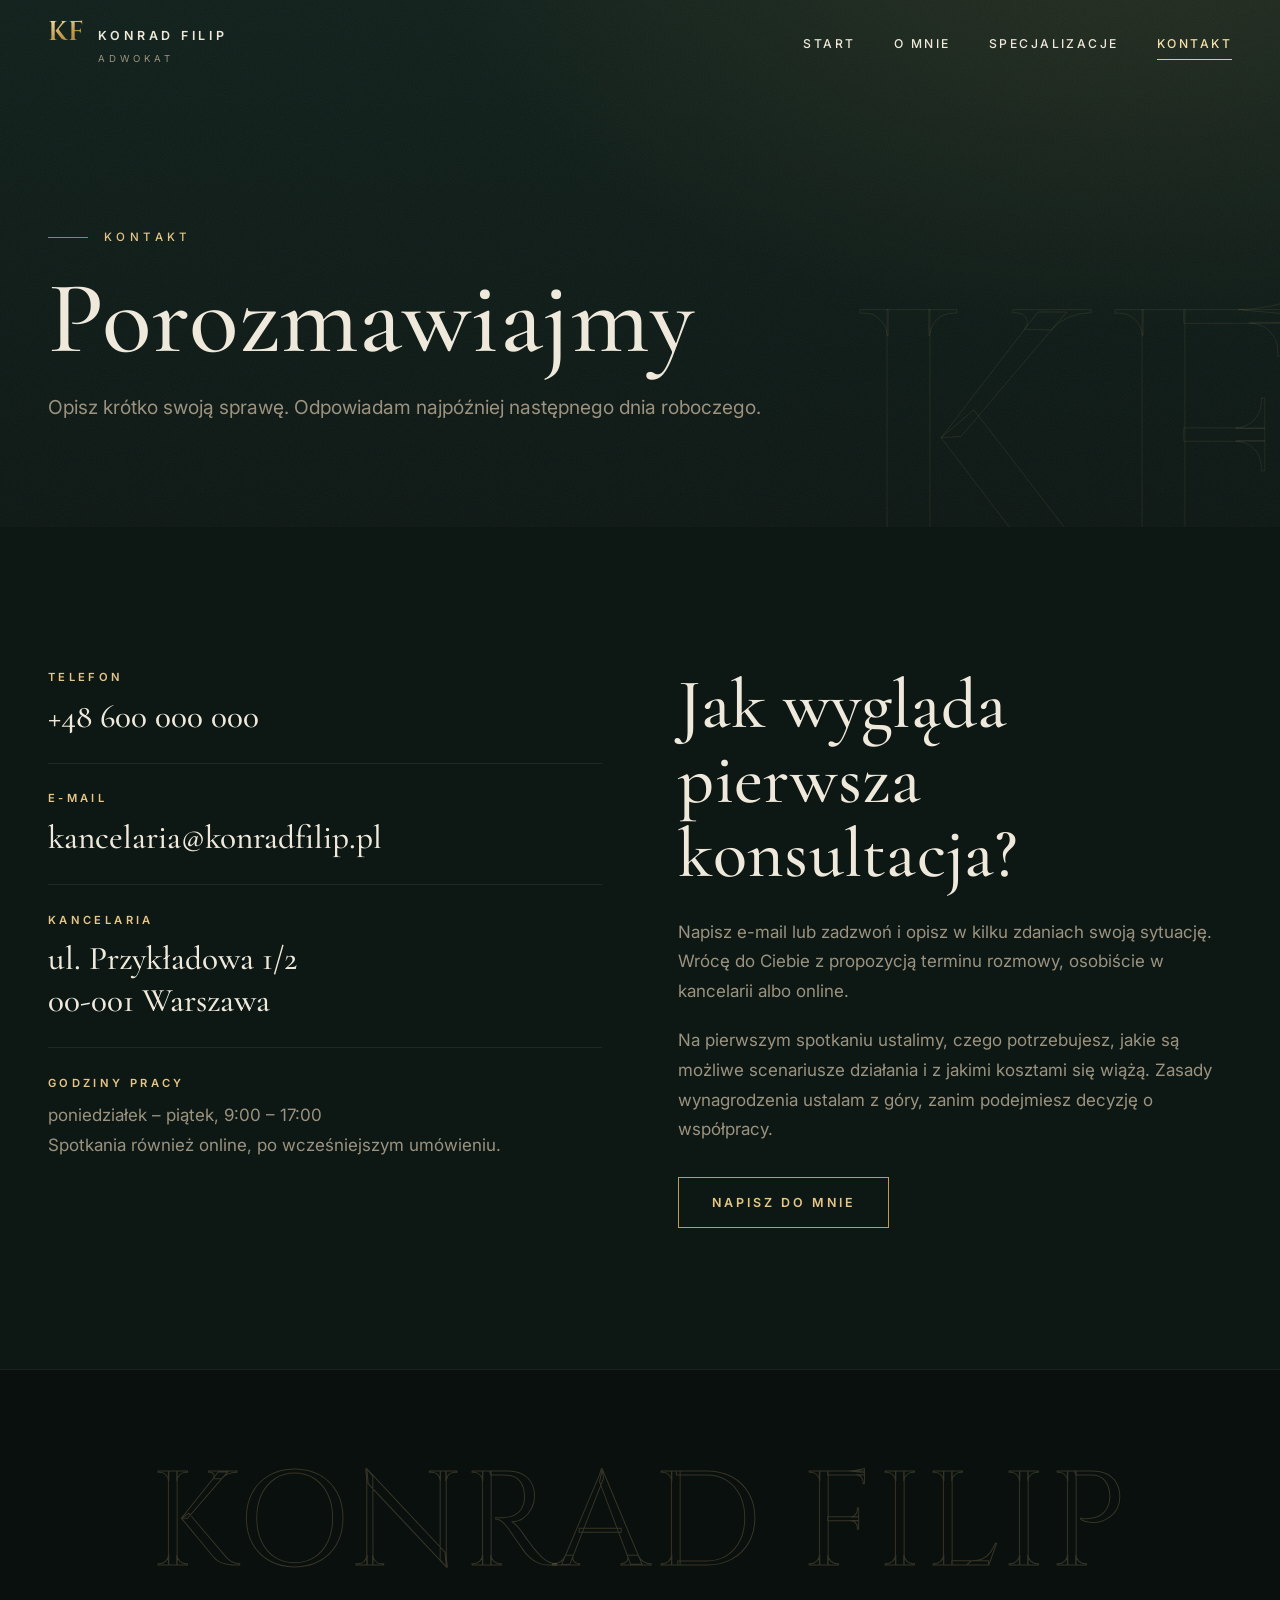
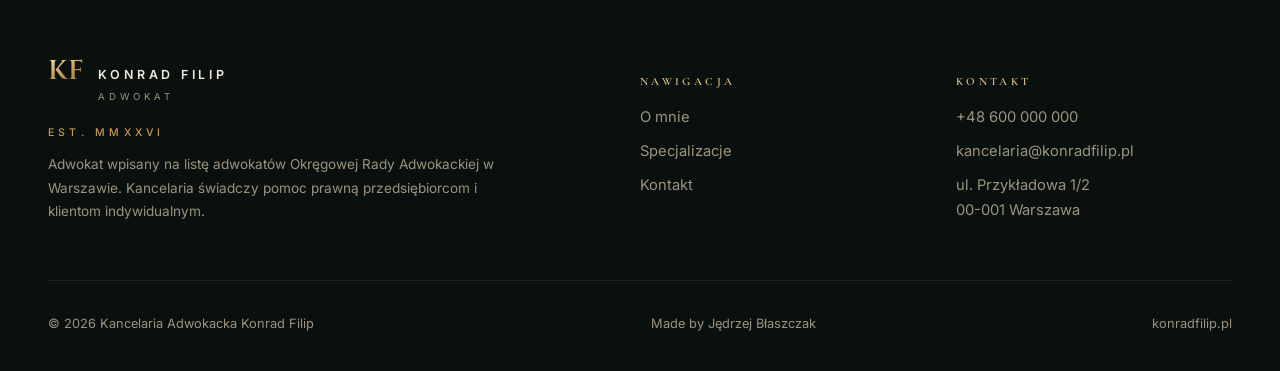
==== kontakt/index.html @ 6ffd3c33 "update: oryginalna jakosc wideo wszedzie Co-Authored-By: Claude Fable 5 <noreply@anthropic.com>" ====
<!DOCTYPE html>
<html lang="pl">
<head>
  <meta charset="UTF-8">
  <meta name="viewport" content="width=device-width, initial-scale=1.0">
  <title>Kontakt — adwokat Konrad Filip</title>
  <meta name="description" content="Skontaktuj się z kancelarią adwokacką Konrada Filipa. Umów konsultację w sprawach gospodarczych i korporacyjnych.">
  <link rel="canonical" href="https://konradfilip.pl/kontakt">
  <link rel="icon" type="image/svg+xml" href="/assets/favicon.svg">

  <meta property="og:type" content="website">
  <meta property="og:locale" content="pl_PL">
  <meta property="og:title" content="Kontakt — adwokat Konrad Filip">
  <meta property="og:description" content="Umów konsultację w sprawach gospodarczych i korporacyjnych.">
  <meta property="og:url" content="https://konradfilip.pl/kontakt">
  <meta property="og:image" content="https://konradfilip.pl/assets/og-image.jpg">
  <meta name="twitter:card" content="summary_large_image">

  <script>if(location.search.indexOf("shot")>-1)document.documentElement.classList.add("shot");</script>
  <link rel="preconnect" href="https://fonts.googleapis.com">
  <link rel="preconnect" href="https://fonts.gstatic.com" crossorigin>
  <link href="https://fonts.googleapis.com/css2?family=Cinzel:wght@400;500&family=Cormorant+Garamond:ital,wght@0,500;0,600;1,500&family=Inter:wght@400;500;600&display=swap" rel="stylesheet">
  <link rel="stylesheet" href="/css/style.css?v=20260821b">
</head>
<body>

  <a class="skip-link" href="#tresc">Przejdź do treści</a>

  <header class="header" id="header">
    <div class="container header__inner">
      <a href="/" class="brand" aria-label="Konrad Filip — strona główna">
        <span class="brand__monogram" aria-hidden="true">KF</span>
        <span class="brand__name">Konrad Filip<small>Adwokat</small></span>
      </a>
      <button class="nav-toggle" aria-expanded="false" aria-controls="nav" aria-label="Menu"><span></span></button>
      <nav class="nav" id="nav" aria-label="Nawigacja główna">
        <a href="/">Start</a>
        <a href="/o-mnie">O mnie</a>
        <a href="/specjalizacje">Specjalizacje</a>
        <a href="/kontakt" aria-current="page">Kontakt</a>
      </nav>
    </div>
  </header>

  <main id="tresc" tabindex="-1">
    <section class="page-hero">
      <div class="container">
        <p class="eyebrow">Kontakt</p>
        <h1>Porozmawiajmy</h1>
        <p class="lead">Opisz krótko swoją sprawę. Odpowiadam najpóźniej następnego dnia roboczego.</p>
      </div>
    </section>

    <section class="section">
      <div class="container contact-grid">
        <div class="reveal">
          <div class="contact-item">
            <span class="label">Telefon</span>
            <!-- PLACEHOLDER: telefon -->
            <a class="big" href="tel:+48600000000">+48 600 000 000</a>
          </div>
          <div class="contact-item">
            <span class="label">E-mail</span>
            <!-- PLACEHOLDER: e-mail -->
            <a class="big" href="mailto:kancelaria@konradfilip.pl">kancelaria@konradfilip.pl</a>
          </div>
          <div class="contact-item">
            <span class="label">Kancelaria</span>
            <!-- PLACEHOLDER: adres -->
            <p class="big">ul. Przykładowa 1/2<br>00-001 Warszawa</p>
          </div>
          <div class="contact-item">
            <span class="label">Godziny pracy</span>
            <p>poniedziałek – piątek, 9:00 – 17:00<br>Spotkania również online, po wcześniejszym umówieniu.</p>
          </div>
        </div>

        <div class="prose reveal reveal-d1">
          <h2 class="serif" style="margin-top:0">Jak wygląda pierwsza konsultacja?</h2>
          <p>Napisz e-mail lub zadzwoń i opisz w kilku zdaniach swoją sytuację. Wrócę do Ciebie z propozycją terminu rozmowy, osobiście w kancelarii albo online.</p>
          <p>Na pierwszym spotkaniu ustalimy, czego potrzebujesz, jakie są możliwe scenariusze działania i z jakimi kosztami się wiążą. Zasady wynagrodzenia ustalam z góry, zanim podejmiesz decyzję o współpracy.</p>
          <p style="margin-top:2rem">
            <a class="btn btn--dark" href="mailto:kancelaria@konradfilip.pl?subject=Zapytanie%20o%20konsultacj%C4%99">Napisz do mnie</a>
          </p>
        </div>
      </div>
    </section>
  </main>

  <footer class="footer">
    <div class="container">
      <div class="footer__wordmark" aria-hidden="true">Konrad Filip</div>
      <div class="footer__grid">
        <div>
          <a href="/" class="brand" aria-label="Konrad Filip — strona główna">
            <span class="brand__monogram" aria-hidden="true">KF</span>
            <span class="brand__name">Konrad Filip<small>Adwokat</small></span>
          </a>
          <p class="footer__est">Est. MMXXVI</p>
          <p class="footer__note">Adwokat wpisany na listę adwokatów Okręgowej Rady Adwokackiej <!-- PLACEHOLDER: izba -->w Warszawie. Kancelaria świadczy pomoc prawną przedsiębiorcom i klientom indywidualnym.</p>
        </div>
        <div>
          <h2 class="footer__h">Nawigacja</h2>
          <ul>
            <li><a href="/o-mnie">O mnie</a></li>
            <li><a href="/specjalizacje">Specjalizacje</a></li>
            <li><a href="/kontakt">Kontakt</a></li>
          </ul>
        </div>
        <div>
          <h2 class="footer__h">Kontakt</h2>
          <ul>
            <!-- PLACEHOLDER: telefon, e-mail, adres -->
            <li><a href="tel:+48600000000">+48 600 000 000</a></li>
            <li><a href="mailto:kancelaria@konradfilip.pl">kancelaria@konradfilip.pl</a></li>
            <li>ul. Przykładowa 1/2<br>00-001 Warszawa</li>
          </ul>
        </div>
      </div>
      <div class="footer__bottom">
        <span>© 2026 Kancelaria Adwokacka Konrad Filip</span>
        <span class="footer__credit">Made by Jędrzej Błaszczak</span>
        <span>konradfilip.pl</span>
      </div>
    </div>
  </footer>

  <script src="/js/main.js?v=20260821b" defer></script>
</body>
</html>
---- css/style.css ----
/* ============================================================
   konradfilip.pl — adwokat Konrad Filip
   Dark editorial luxury: zieleń-czerń · krem · złoto
   v2 — monumentalna typografia, asymetria, kinowość
   ============================================================ */

:root {
  /* Paleta */
  --bg: #0d1714;             /* zieleń-czerń, baza całej strony */
  --bg-2: #12201c;           /* podniesione powierzchnie */
  --bg-3: #0a100e;           /* stopka, najgłębsza warstwa */
  --hero-1: #2d1a0c;         /* brąz z tła portretu */
  --hero-2: #150903;         /* winieta portretu */
  --cream: #efe9dc;          /* tekst główny */
  --muted: #9b937f;          /* tekst drugorzędny */
  --gold: #c49a4c;
  --gold-bright: #e6c687;
  --gold-hover: #f4e0ab;
  --line: rgba(196, 154, 76, 0.16);
  --line-soft: rgba(239, 233, 220, 0.08);

  /* Typografia */
  --serif: "Cormorant Garamond", Georgia, "Times New Roman", serif;
  --serif-caps: "Cinzel", "Cormorant Garamond", Georgia, serif;
  --sans: "Inter", -apple-system, "Segoe UI", sans-serif;

  /* Rytm */
  --section-pad: clamp(6rem, 11vw, 11rem);
  --container: 80rem;
}

/* ---------- Reset ---------- */
*, *::before, *::after { box-sizing: border-box; margin: 0; padding: 0; }
html { scroll-behavior: smooth; }
body {
  font-family: var(--sans);
  font-size: 1.0625rem;
  line-height: 1.75;
  color: var(--cream);
  background: var(--bg);
  -webkit-font-smoothing: antialiased;
  text-rendering: optimizeLegibility;
  overflow-x: clip;
}
img { max-width: 100%; display: block; }
a { color: inherit; text-decoration: none; }
ul { list-style: none; }

::selection { background: var(--gold); color: #0d1714; }

/* Pasek przewijania w tonacji strony */
::-webkit-scrollbar { width: 11px; }
::-webkit-scrollbar-track { background: var(--bg-3); }
::-webkit-scrollbar-thumb {
  background: #33301f;
  border: 2px solid var(--bg-3);
  border-radius: 6px;
}
::-webkit-scrollbar-thumb:hover { background: var(--gold); }
html { scrollbar-color: #33301f var(--bg-3); scrollbar-width: thin; }

/* ---------- Skip link ---------- */
.skip-link {
  position: fixed;
  top: 0.75rem;
  left: 0.75rem;
  z-index: 500;
  padding: 0.85em 1.6em;
  background: var(--gold);
  color: #14100a;
  font-size: 0.85rem;
  font-weight: 600;
  letter-spacing: 0.08em;
  transform: translateY(-250%);
}
.skip-link:focus {
  transform: none;
  outline: 2px solid var(--gold-bright);
  outline-offset: 2px;
}
main:focus { outline: none; }

/* ---------- Utility ---------- */
.container {
  max-width: var(--container);
  margin-inline: auto;
  padding-inline: clamp(1.25rem, 5vw, 3rem);
}
.section { padding-block: var(--section-pad); position: relative; }

.eyebrow {
  display: inline-flex;
  align-items: center;
  gap: 1rem;
  font-size: 0.72rem;
  font-weight: 500;
  letter-spacing: 0.38em;
  text-transform: uppercase;
  color: var(--gold-bright);
}
.eyebrow::before {
  content: "";
  width: 2.5rem;
  height: 1px;
  background: var(--gold);
  opacity: 0.8;
}

h1, h2, h3, .serif {
  font-family: var(--serif);
  font-weight: 500;
  line-height: 1.06;
  letter-spacing: 0.004em;
}
h2 { font-size: clamp(2.6rem, 5.5vw, 4.6rem); margin: 1.2rem 0 1.6rem; }
h3 { font-size: 1.6rem; }

.lead {
  font-size: clamp(1.08rem, 1.5vw, 1.28rem);
  color: var(--muted);
  max-width: 38em;
  font-weight: 400;
}

/* ---------- Przyciski ---------- */
.btn {
  display: inline-block;
  font-size: 0.78rem;
  font-weight: 600;
  letter-spacing: 0.24em;
  text-transform: uppercase;
  padding: 1.1em 2.6em;
  border: 1px solid var(--gold);
  color: var(--gold-bright);
  background: transparent;
  transition: background 0.3s ease, color 0.3s ease, border-color 0.3s ease, transform 0.25s ease;
  cursor: pointer;
}
.btn:hover, .btn:focus-visible { background: var(--gold); color: #14100a; }
.btn--solid {
  position: relative;
  overflow: hidden;
  background: linear-gradient(172deg, #e0bd76 0%, #c49a4c 52%, #a8823c 100%);
  border-color: rgba(230, 198, 135, 0.55);
  color: #14100a;
}
.btn--solid::before {
  content: "";
  position: absolute;
  top: 0;
  left: -85%;
  width: 55%;
  height: 100%;
  background: linear-gradient(105deg, transparent, rgba(255, 255, 255, 0.4), transparent);
  transform: skewX(-20deg);
  transition: left 0.65s ease;
  pointer-events: none;
}
.btn--solid:hover::before, .btn--solid:focus-visible::before { left: 135%; }
.btn--solid:hover, .btn--solid:focus-visible {
  background: linear-gradient(172deg, #ecd192 0%, #d2a959 52%, #b58e42 100%);
  border-color: var(--gold-bright);
  color: #14100a;
}
.btn--ghost { border-color: rgba(196, 154, 76, 0.4); color: var(--cream); }
.btn--ghost:hover, .btn--ghost:focus-visible { border-color: var(--gold); background: rgba(196, 154, 76, 0.1); color: var(--gold-bright); }
.btn--dark { border-color: var(--gold); color: var(--gold-bright); }
.btn--dark:hover, .btn--dark:focus-visible { background: var(--gold); color: #14100a; }

a:focus-visible, button:focus-visible {
  outline: 2px solid var(--gold-bright);
  outline-offset: 3px;
}

/* ---------- Nagłówek ---------- */
.header {
  position: fixed;
  inset-inline: 0;
  top: 0;
  z-index: 100;
  transition: background 0.35s ease, box-shadow 0.35s ease;
}
.header.scrolled {
  background: rgba(10, 16, 14, 0.82);
  -webkit-backdrop-filter: blur(14px);
  backdrop-filter: blur(14px);
  box-shadow: 0 1px 0 var(--line);
}
.header__inner {
  display: flex;
  align-items: center;
  justify-content: space-between;
  padding-block: 1.15rem;
}
.brand {
  display: flex;
  align-items: baseline;
  gap: 0.85rem;
  color: var(--cream);
}
.brand__monogram {
  font-family: var(--serif-caps);
  font-size: 1.7rem;
  font-weight: 600;
  color: var(--gold-bright);
  background: linear-gradient(160deg, #efd9a4 8%, #c49a4c 55%, #9a7838 100%);
  -webkit-background-clip: text;
  background-clip: text;
  -webkit-text-fill-color: transparent;
  line-height: 1;
}
.brand__name {
  font-size: 0.78rem;
  font-weight: 600;
  letter-spacing: 0.3em;
  text-transform: uppercase;
}
.brand__name small {
  display: block;
  font-size: 0.6rem;
  font-weight: 400;
  letter-spacing: 0.42em;
  color: var(--muted);
  margin-top: 0.25rem;
}

.nav { display: flex; gap: clamp(1.5rem, 3vw, 2.75rem); }
.nav a {
  position: relative;
  font-size: 0.76rem;
  font-weight: 500;
  letter-spacing: 0.2em;
  text-transform: uppercase;
  color: var(--cream);
  padding-block: 0.4rem;
  transition: color 0.25s ease;
}
.nav a::after {
  content: "";
  position: absolute;
  left: 0;
  bottom: 0;
  width: 100%;
  height: 1px;
  background: var(--gold-bright);
  transform: scaleX(0);
  transform-origin: right;
  transition: transform 0.3s ease;
}
.nav a:hover, .nav a[aria-current="page"] { color: var(--gold-hover); }
.nav a:hover::after, .nav a[aria-current="page"]::after {
  transform: scaleX(1);
  transform-origin: left;
}

.nav-toggle {
  display: none;
  background: none;
  border: 0;
  width: 2.6rem;
  height: 2.6rem;
  position: relative;
  z-index: 110;
  cursor: pointer;
}
.nav-toggle span, .nav-toggle span::before {
  content: "";
  position: absolute;
  left: 50%;
  width: 1.7rem;
  height: 1.5px;
  background: var(--gold-bright);
  transform: translateX(-50%);
  transition: transform 0.3s ease, top 0.3s ease;
}
.nav-toggle span { top: calc(50% - 4px); }
.nav-toggle span::before { top: 8px; }
.nav-toggle[aria-expanded="true"] span { transform: translateX(-50%) rotate(45deg); top: 50%; }
.nav-toggle[aria-expanded="true"] span::before { transform: rotate(-90deg); top: 0; }

/* ---------- Hero — monumentalna typografia ---------- */
.hero {
  position: relative;
  min-height: 100svh;
  display: flex;
  align-items: flex-end;
  background:
    radial-gradient(90% 110% at 74% 12%, var(--hero-1) 0%, rgba(21, 9, 3, 0) 62%),
    linear-gradient(to bottom, var(--hero-2) 0%, var(--bg) 92%);
  overflow: hidden;
}
.hero__figure {
  position: absolute;
  right: max(0px, calc((100vw - 100rem) / 2));
  top: 0;
  bottom: 0;
  width: min(56vw, 54rem);
  pointer-events: none;
  z-index: 1;
}
.hero__figure img {
  width: 100%;
  height: 100%;
  object-fit: cover;
  object-position: 60% top;
  -webkit-mask-image:
    linear-gradient(to left, #000 58%, transparent 96%);
  mask-image:
    linear-gradient(to left, #000 58%, transparent 96%);
}
.hero__video {
  position: absolute;
  inset: 0;
  width: 100%;
  height: 100%;
  object-fit: cover;
  object-position: 60% top;
  -webkit-mask-image: linear-gradient(to left, #000 58%, transparent 96%);
  mask-image: linear-gradient(to left, #000 58%, transparent 96%);
  opacity: 0;
  transition: opacity 0.9s ease;
}
.hero__video.playing { opacity: 1; }

.hero__figure::after {
  content: "";
  position: absolute;
  inset: 0;
  background: linear-gradient(to bottom, rgba(13, 23, 20, 0) 55%, var(--bg) 97%);
}
.hero > .container { width: 100%; }
.hero__content {
  position: relative;
  z-index: 2;
  width: 100%;
  padding-block: 9rem 4.5rem;
}
.hero__title {
  font-family: var(--serif-caps);
  font-weight: 400;
  text-transform: uppercase;
  line-height: 1.0;
  letter-spacing: 0.02em;
  font-size: clamp(2.9rem, 10.5vw, 9.6rem);
  margin: 1.6rem 0 0;
}
.hero__title span { display: block; }
.hero__title .t-solid { color: var(--cream); }
.hero__title .t-outline {
  color: transparent;
  -webkit-text-stroke: 1.5px rgba(230, 198, 135, 0.85);
  margin-left: clamp(0rem, 6vw, 7rem);
}
.hero__meta {
  display: flex;
  flex-wrap: wrap;
  align-items: center;
  gap: 1.5rem 3rem;
  margin-top: clamp(1.8rem, 4vw, 3rem);
  max-width: 46rem;
}
.hero__meta-role {
  font-family: var(--serif);
  font-style: italic;
  font-size: clamp(1.4rem, 2.4vw, 1.9rem);
  color: var(--gold-bright);
  white-space: nowrap;
}
.hero__text {
  color: var(--muted);
  font-size: clamp(1rem, 1.3vw, 1.12rem);
  max-width: 26em;
  flex: 1 1 20rem;
}
.hero__actions {
  display: flex;
  flex-wrap: wrap;
  gap: 1rem;
  margin-top: clamp(1.8rem, 3.5vw, 2.6rem);
}

/* ---------- Pionowy podpis na krawędzi hero ---------- */
.hero__side {
  position: absolute;
  left: clamp(0.7rem, 1.4vw, 1.6rem);
  bottom: 4.5rem;
  z-index: 2;
  writing-mode: vertical-rl;
  transform: rotate(180deg);
  font-size: 0.62rem;
  font-weight: 500;
  letter-spacing: 0.45em;
  text-transform: uppercase;
  color: var(--muted);
}
@media (max-width: 68rem) { .hero__side { display: none; } }

/* ---------- Maksyma ---------- */
.quote-band {
  padding-block: clamp(4.5rem, 8vw, 7.5rem);
  border-block: 1px solid var(--line-soft);
}
.quote-band blockquote {
  max-width: 56rem;
  margin-inline: auto;
  text-align: center;
}
.quote-band blockquote::before {
  content: "✦";
  display: block;
  color: var(--gold);
  font-size: 0.85rem;
  margin-bottom: 1.6rem;
}
.quote-band p {
  font-family: var(--serif);
  font-style: italic;
  font-weight: 500;
  font-size: clamp(2rem, 4.6vw, 3.7rem);
  line-height: 1.15;
  color: var(--cream);
}
.quote-band footer {
  margin-top: 1.6rem;
  font-size: 0.72rem;
  font-weight: 500;
  letter-spacing: 0.3em;
  text-transform: uppercase;
  color: var(--muted);
}

/* ---------- Przebieg współpracy ---------- */
.steps {
  display: grid;
  grid-template-columns: repeat(3, 1fr);
  gap: clamp(1.5rem, 3.5vw, 3.5rem);
  margin-top: clamp(2.8rem, 5vw, 4rem);
}
.step {
  position: relative;
  border-top: 1px solid var(--line-soft);
  padding-top: 2rem;
}
.step::before {
  content: "";
  position: absolute;
  top: -1px;
  left: 0;
  width: 3rem;
  height: 1px;
  background: var(--gold-bright);
}
.step__num {
  font-family: var(--serif);
  font-style: italic;
  font-size: 2.8rem;
  line-height: 1;
  color: transparent;
  -webkit-text-stroke: 1px rgba(230, 198, 135, 0.55);
  display: inline-block;
}
.step h3 { font-size: 1.7rem; margin: 0.7rem 0 0.6rem; font-weight: 500; }
.step p { color: var(--muted); font-size: 0.98rem; }
@media (max-width: 60rem) { .steps { grid-template-columns: 1fr; } }

/* ---------- Sekcja intro — asymetryczny lead ---------- */
.intro-block {
  display: grid;
  grid-template-columns: minmax(0, 7fr) minmax(0, 4fr);
  gap: clamp(2.5rem, 6vw, 6rem);
  align-items: end;
}
.intro-block h2 { margin-bottom: 0; }
.intro-block__aside {
  border-left: 1px solid var(--line);
  padding-left: clamp(1.5rem, 3vw, 2.5rem);
  padding-bottom: 0.4rem;
}
.intro-block__aside p { color: var(--muted); font-size: 1rem; }

/* ---------- Specjalizacje — monumentalne wiersze ---------- */
.spec-rows { margin-top: clamp(3rem, 6vw, 5rem); }
.spec-row {
  display: grid;
  grid-template-columns: minmax(5.5rem, 9rem) 1fr auto;
  align-items: center;
  gap: clamp(1.2rem, 4vw, 3.5rem);
  padding-block: clamp(1.8rem, 3.5vw, 2.8rem);
  border-top: 1px solid var(--line-soft);
  position: relative;
  transition: background 0.35s ease, border-color 0.35s ease;
}
.spec-row:last-child { border-bottom: 1px solid var(--line-soft); }
.spec-row:hover { background: linear-gradient(90deg, rgba(196, 154, 76, 0.06), transparent 70%); border-color: var(--line); }
.spec-row__num {
  font-family: var(--serif);
  font-style: italic;
  font-size: clamp(2.6rem, 5vw, 4.2rem);
  line-height: 1;
  color: transparent;
  -webkit-text-stroke: 1px rgba(230, 198, 135, 0.6);
  transition: color 0.35s ease, -webkit-text-stroke-color 0.35s ease;
}
.spec-row:hover .spec-row__num {
  color: var(--gold-hover);
  -webkit-text-stroke-color: transparent;
}
.spec-row__body h3 {
  font-size: clamp(1.6rem, 3vw, 2.4rem);
  font-weight: 500;
  transition: color 0.3s ease;
}
.spec-row:hover .spec-row__body h3 { color: var(--gold-hover); }
.spec-row__body p {
  color: var(--muted);
  font-size: 0.97rem;
  max-width: 44em;
  margin-top: 0.35rem;
}
.spec-row__arrow {
  font-size: 1.6rem;
  color: var(--gold);
  transition: transform 0.35s ease, color 0.3s ease;
}
.spec-row:hover .spec-row__arrow { transform: translateX(0.6rem); color: var(--gold-hover); }

/* ---------- Sticky split (zasady / jak pracuję) ---------- */
.sticky-split {
  display: grid;
  grid-template-columns: minmax(0, 5fr) minmax(0, 6fr);
  gap: clamp(2.5rem, 7vw, 7rem);
  align-items: start;
}
.sticky-split__head {
  position: sticky;
  top: 7.5rem;
}
.sticky-split__head h2 { margin-bottom: 1.2rem; }
.sticky-split__head .lead { max-width: 26em; }
.values { display: grid; gap: clamp(2.2rem, 4vw, 3.2rem); }
.value {
  border-top: 1px solid var(--line-soft);
  padding-top: 1.6rem;
}
.value h3 {
  color: var(--gold-bright);
  margin-bottom: 0.7rem;
  font-weight: 500;
  font-size: 1.8rem;
}
.value p { color: var(--muted); font-size: 1rem; max-width: 36em; }

/* ---------- Split (O mnie — portret w ramie) ---------- */
.split {
  display: grid;
  gap: clamp(2.5rem, 6vw, 5.5rem);
  grid-template-columns: minmax(0, 5fr) minmax(0, 6fr);
  align-items: center;
}
.split__media { position: relative; }
.split__media img {
  width: 100%;
  height: auto;
  border: 1px solid var(--line);
  padding: clamp(0.6rem, 1.2vw, 1rem);
  background: rgba(239, 233, 220, 0.03);
}
.split__media::after {
  content: "";
  position: absolute;
  inset: 1.6rem -1.6rem -1.6rem 1.6rem;
  border: 1px solid var(--gold);
  opacity: 0.35;
  z-index: -1;
}

/* ---------- CTA finale ---------- */
.cta-band {
  position: relative;
  background:
    radial-gradient(110% 140% at 50% -10%, var(--hero-1) 0%, rgba(21, 9, 3, 0) 60%),
    linear-gradient(to bottom, var(--bg) 0%, var(--bg-3) 100%);
  text-align: center;
  overflow: hidden;
}
.cta-band__monogram {
  position: absolute;
  inset: 50% auto auto 50%;
  transform: translate(-50%, -50%);
  font-family: var(--serif-caps);
  font-size: clamp(18rem, 46vw, 32rem);
  font-weight: 600;
  color: rgba(230, 198, 135, 0.045);
  pointer-events: none;
  user-select: none;
  line-height: 1;
}
.cta-band__inner { position: relative; z-index: 2; max-width: 52rem; margin-inline: auto; }
.cta-band h2 {
  font-style: italic;
  font-weight: 500;
  font-size: clamp(3.2rem, 8.5vw, 7rem);
  line-height: 1.02;
}
.cta-band p { color: var(--muted); margin: 1.4rem 0 2.8rem; }

/* ---------- Nagłówek podstrony ---------- */
.page-hero {
  position: relative;
  overflow: hidden;
  background:
    radial-gradient(100% 150% at 88% -20%, rgba(196, 154, 76, 0.13) 0%, transparent 55%),
    linear-gradient(to bottom, #10201b 0%, var(--bg) 100%);
  padding: clamp(10rem, 17vw, 14rem) 0 clamp(4rem, 8vw, 6.5rem);
}
.page-hero .container { position: relative; z-index: 2; }
.page-hero::before {
  content: "KF";
  position: absolute;
  right: -0.06em;
  bottom: -0.28em;
  z-index: 1;
  font-family: var(--serif-caps);
  font-weight: 600;
  font-size: clamp(13rem, 28vw, 22rem);
  line-height: 1;
  color: transparent;
  -webkit-text-stroke: 1px rgba(230, 198, 135, 0.09);
  pointer-events: none;
  user-select: none;
}
.page-hero h1 {
  font-size: clamp(3rem, 8vw, 6.5rem);
  font-weight: 500;
  margin-top: 1.2rem;
  line-height: 1.0;
}
.page-hero .lead { margin-top: 1.4rem; }

/* ---------- Treść / prose ---------- */
.prose { max-width: 46rem; }
.prose p { color: var(--muted); }
.prose p + p { margin-top: 1.2rem; }
.prose .lead { color: var(--cream); }
.drop-cap::first-letter {
  font-family: var(--serif);
  font-size: 3.1em;
  line-height: 0.78;
  float: left;
  padding: 0.06em 0.14em 0 0;
  color: var(--gold-bright);
}
.prose h2 { margin-top: 2.8rem; }
.prose ul { margin: 1.2rem 0 0 0; }
.prose li {
  position: relative;
  padding-left: 1.8rem;
  margin-bottom: 0.7rem;
  color: var(--muted);
}
.prose li::before {
  content: "—";
  position: absolute;
  left: 0;
  color: var(--gold);
}

/* ---------- Specjalizacje — podstrona ---------- */
.spec-block {
  display: grid;
  gap: clamp(1.5rem, 4vw, 4.5rem);
  grid-template-columns: minmax(0, 2fr) minmax(0, 3fr);
  padding-block: clamp(3rem, 5.5vw, 4.5rem);
  border-top: 1px solid var(--line-soft);
}
.spec-block:last-of-type { border-bottom: 1px solid var(--line-soft); }
.card__num {
  font-family: var(--serif);
  font-style: italic;
  font-size: clamp(2.2rem, 3.5vw, 3rem);
  line-height: 1;
  color: transparent;
  -webkit-text-stroke: 1px rgba(230, 198, 135, 0.65);
  display: inline-block;
}
.spec-block__head h2 { font-size: clamp(1.9rem, 3.2vw, 2.6rem); margin: 0.7rem 0 0; }
.spec-block__body p { color: var(--muted); }
.spec-block__body ul { margin-top: 1.2rem; }
.spec-block__body li {
  position: relative;
  padding-left: 1.7rem;
  margin-bottom: 0.6rem;
  font-size: 0.98rem;
  color: var(--muted);
}
.spec-block__body li::before {
  content: "—";
  position: absolute;
  left: 0;
  color: var(--gold);
}

/* ---------- Kontakt ---------- */
.contact-grid {
  display: grid;
  gap: clamp(2.5rem, 6vw, 6rem);
  grid-template-columns: minmax(0, 1fr) minmax(0, 1fr);
  align-items: start;
}
.contact-item { border-top: 1px solid var(--line-soft); padding: 1.6rem 0; }
.contact-item:first-child { border-top: 0; padding-top: 0; }
.contact-item .label {
  font-size: 0.7rem;
  font-weight: 600;
  letter-spacing: 0.3em;
  text-transform: uppercase;
  color: var(--gold-bright);
  display: block;
  margin-bottom: 0.5rem;
}
.contact-item p { color: var(--muted); }
.contact-item a { transition: color 0.25s ease; }
.contact-item a:hover { color: var(--gold-hover); text-decoration: underline; text-underline-offset: 0.18em; text-decoration-thickness: 1px; }
.contact-item .big {
  font-family: var(--serif);
  font-size: clamp(1.6rem, 2.6vw, 2.2rem);
  font-weight: 500;
  line-height: 1.25;
  color: var(--cream);
}

/* ---------- Stopka ---------- */
.footer {
  background: var(--bg-3);
  color: var(--muted);
  padding: clamp(3.5rem, 7vw, 5.5rem) 0 2.2rem;
  font-size: 0.92rem;
  border-top: 1px solid var(--line-soft);
}
.footer__wordmark {
  font-family: var(--serif-caps);
  font-weight: 400;
  text-transform: uppercase;
  white-space: nowrap;
  text-align: center;
  font-size: clamp(2.8rem, 10.5vw, 9.5rem);
  line-height: 1;
  letter-spacing: 0.02em;
  color: transparent;
  -webkit-text-stroke: 1px rgba(230, 198, 135, 0.2);
  margin-bottom: clamp(2.5rem, 5vw, 4.5rem);
  user-select: none;
}
.footer__grid {
  display: grid;
  gap: 2.5rem;
  grid-template-columns: 2fr 1fr 1fr;
  padding-bottom: 3rem;
  border-bottom: 1px solid var(--line-soft);
}
.footer .brand { margin-bottom: 1.1rem; }
.footer .footer__h {
  font-size: 0.7rem;
  font-weight: 600;
  letter-spacing: 0.3em;
  text-transform: uppercase;
  color: var(--gold-bright);
  margin-bottom: 1.1rem;
}
.footer a { transition: color 0.25s ease; }
.footer a:hover { color: var(--gold-hover); text-decoration: underline; text-underline-offset: 0.25em; }
.footer li { margin-bottom: 0.5rem; }
.footer__est {
  font-size: 0.66rem;
  font-weight: 500;
  letter-spacing: 0.4em;
  text-transform: uppercase;
  color: var(--gold);
  margin: 0.9rem 0 0.7rem;
}
.footer__note { max-width: 34em; font-size: 0.85rem; line-height: 1.7; }
.footer__credit { color: var(--muted); }
.footer__bottom {
  display: flex;
  flex-wrap: wrap;
  justify-content: space-between;
  gap: 0.8rem;
  padding-top: 2rem;
  font-size: 0.8rem;
  color: var(--muted);
}

/* ---------- Scroll reveal ---------- */
.reveal {
  opacity: 0;
  transform: translateY(28px);
  transition: opacity 0.95s cubic-bezier(0.22, 1, 0.36, 1), transform 0.95s cubic-bezier(0.22, 1, 0.36, 1);
}
.reveal.visible { opacity: 1; transform: none; }
.reveal-d1 { transition-delay: 0.12s; }
.reveal-d2 { transition-delay: 0.24s; }
.reveal-d3 { transition-delay: 0.36s; }

/* ============================================================
   Efekty — ziarno, intro, kinowe wejście, kursor, postęp
   ============================================================ */

.hero::after,
.cta-band::before,
.page-hero::after {
  content: "";
  position: absolute;
  inset: 0;
  z-index: 1;
  pointer-events: none;
  opacity: 0.05;
  background-image: url("data:image/svg+xml,%3Csvg xmlns='http://www.w3.org/2000/svg' width='240' height='240'%3E%3Cfilter id='n'%3E%3CfeTurbulence type='fractalNoise' baseFrequency='0.85' numOctaves='2'/%3E%3C/filter%3E%3Crect width='100%25' height='100%25' filter='url(%23n)'/%3E%3C/svg%3E");
}

.progress {
  position: fixed;
  top: 0;
  left: 0;
  right: 0;
  height: 2px;
  z-index: 130;
  background: linear-gradient(90deg, var(--gold), var(--gold-bright));
  transform: scaleX(0);
  transform-origin: left;
  pointer-events: none;
}

/* Intro z monogramem */
.intro { display: none; }
html.with-intro .intro {
  display: flex;
  align-items: center;
  justify-content: center;
  position: fixed;
  inset: 0;
  z-index: 300;
  background: radial-gradient(130% 130% at 50% 20%, var(--hero-1) 0%, var(--hero-2) 80%);
  animation: introLift 0.85s cubic-bezier(0.7, 0, 0.3, 1) 1.75s both;
}
.intro__inner { text-align: center; }
.intro__mono {
  display: block;
  font-family: var(--serif-caps);
  font-size: clamp(4rem, 12vw, 6.5rem);
  font-weight: 500;
  color: var(--gold-bright);
  background: linear-gradient(160deg, #efd9a4 8%, #c49a4c 55%, #9a7838 100%);
  -webkit-background-clip: text;
  background-clip: text;
  -webkit-text-fill-color: transparent;
  animation: introMono 1.3s cubic-bezier(0.2, 0.65, 0.3, 1) 0.1s both;
}
.intro__line {
  display: block;
  width: min(16rem, 60vw);
  height: 1px;
  margin: 1.1rem auto;
  background: var(--gold);
  transform: scaleX(0);
  animation: introLine 0.9s cubic-bezier(0.7, 0, 0.3, 1) 0.55s both;
}
.intro__role {
  display: block;
  font-size: 0.72rem;
  font-weight: 500;
  letter-spacing: 0.5em;
  text-transform: uppercase;
  color: var(--muted);
  animation: introMono 1s ease 0.75s both;
}
@keyframes introMono {
  from { opacity: 0; transform: translateY(14px); letter-spacing: 0.3em; }
  to { opacity: 1; transform: none; letter-spacing: 0.06em; }
}
@keyframes introLine { from { transform: scaleX(0); } to { transform: scaleX(1); } }
@keyframes introLift { to { transform: translateY(-100%); } }

/* Kinowe wejście */
:root { --intro-delay: 0s; }
html.with-intro { --intro-delay: 1.9s; }
.hero__content .eyebrow { animation: fadeUp 0.9s ease calc(var(--intro-delay) + 0.15s) both; }
.hero__title .t-solid { animation: titleReveal 1.1s cubic-bezier(0.2, 0.65, 0.3, 1) calc(var(--intro-delay) + 0.3s) both; }
.hero__title .t-outline { animation: titleReveal 1.1s cubic-bezier(0.2, 0.65, 0.3, 1) calc(var(--intro-delay) + 0.45s) both; }
.hero__meta { animation: fadeUp 0.9s ease calc(var(--intro-delay) + 0.75s) both; }
.hero__actions { animation: fadeUp 0.9s ease calc(var(--intro-delay) + 0.9s) both; }
.hero__figure img { animation: heroImg 2.2s cubic-bezier(0.2, 0.65, 0.3, 1) calc(var(--intro-delay) + 0.1s) both; }
.page-hero .eyebrow { animation: fadeUp 0.8s ease 0.1s both; }
.page-hero h1 { animation: titleReveal 1s cubic-bezier(0.2, 0.65, 0.3, 1) 0.22s both; }
.page-hero .lead { animation: fadeUp 0.8s ease 0.4s both; }
@keyframes fadeUp {
  from { opacity: 0; transform: translateY(22px); }
  to { opacity: 1; transform: none; }
}
@keyframes titleReveal {
  from { opacity: 0; transform: translateY(50px); clip-path: inset(0 0 100% 0); }
  to { opacity: 1; transform: none; clip-path: inset(-12% 0 -12% 0); }
}
@keyframes heroImg {
  from { opacity: 0; transform: scale(1.05); }
  to { opacity: 1; transform: none; }
}

/* Kursor — natywny wskaźnik + złoty pierścień jako akcent */
a, button, [role="button"], label, summary { cursor: pointer; }
.cursor-ring {
  position: fixed;
  top: 0;
  left: 0;
  z-index: 400;
  pointer-events: none;
  border-radius: 50%;
  will-change: transform;
}
.cursor-ring {
  width: 36px;
  height: 36px;
  border: 1px solid rgba(230, 198, 135, 0.6);
  transition: width 0.25s ease, height 0.25s ease, border-color 0.25s ease, background 0.25s ease;
}
.cursor-ring.active {
  width: 58px;
  height: 58px;
  border-color: var(--gold-bright);
  background: rgba(196, 154, 76, 0.08);
}

/* ============================================================
   2026: View Transitions, split-letters, złote obwódki, SDA
   ============================================================ */

/* Płynne przejścia między podstronami (progressive enhancement) */
@view-transition { navigation: auto; }
::view-transition-old(root) { animation: vtOut 0.3s ease both; }
::view-transition-new(root) { animation: vtIn 0.45s cubic-bezier(0.22, 1, 0.36, 1) both; }
@keyframes vtOut { to { opacity: 0; } }
@keyframes vtIn { from { opacity: 0; transform: translateY(14px); } }

/* Split-letter stagger w hero (JS dzieli napis na litery) */
.hero__title .split-ready { animation: none; opacity: 1; }
.split-ready span {
  display: inline-block;
  animation: letterIn 0.9s cubic-bezier(0.22, 1, 0.36, 1) calc(var(--intro-delay) + 0.25s + var(--i) * 0.05s) both;
}
@keyframes letterIn {
  from { opacity: 0; transform: translateY(0.4em); }
  to { opacity: 1; transform: none; }
}

/* Obrotowa złota obwódka */
@property --kf-angle {
  syntax: "<angle>";
  initial-value: 0deg;
  inherits: false;
}
@keyframes kfSpin { to { --kf-angle: 360deg; } }
.cta-band .btn { position: relative; }
.cta-band .btn::after {
  content: "";
  position: absolute;
  inset: -7px;
  background: conic-gradient(from var(--kf-angle),
    rgba(230, 198, 135, 0) 0%, rgba(230, 198, 135, 0.85) 18%,
    rgba(239, 233, 220, 0.9) 25%, rgba(230, 198, 135, 0.85) 32%,
    rgba(230, 198, 135, 0) 50%, rgba(230, 198, 135, 0) 100%);
  padding: 1px;
  -webkit-mask: linear-gradient(#000 0 0) content-box, linear-gradient(#000 0 0);
  -webkit-mask-composite: xor;
          mask: linear-gradient(#000 0 0) content-box, linear-gradient(#000 0 0);
          mask-composite: exclude;
  animation: kfSpin 5s linear infinite;
  pointer-events: none;
}
.split__media::before {
  content: "";
  position: absolute;
  inset: -1px;
  z-index: -1;
  background: conic-gradient(from var(--kf-angle),
    rgba(230, 198, 135, 0.05), rgba(230, 198, 135, 0.55), rgba(230, 198, 135, 0.05));
  animation: kfSpin 9s linear infinite;
}

/* Scroll-driven animations — numery i wiersze rozjaśniają się przy scrollu */
@supports (animation-timeline: view()) {
  .spec-row__num {
    animation: numInk linear both;
    animation-timeline: view();
    animation-range: entry 10% cover 40%;
  }
  @keyframes numInk {
    from { opacity: 0.2; transform: translateX(-0.4rem); }
    to { opacity: 1; transform: none; }
  }
}

/* Bez tranzycji nav podczas zmiany rozmiaru okna (anty-flicker) */
html.resizing .nav { transition: none !important; }

/* Tryb zrzutów ekranu (?shot) — bez animacji, wszystko widoczne */
html.shot { scroll-behavior: auto; }
html.shot .hero { min-height: 56rem; }
html.shot *, html.shot *::before, html.shot *::after { animation: none !important; transition: none !important; }
html.shot .reveal { opacity: 1; transform: none; }
html.shot .intro { display: none !important; }

@media (prefers-reduced-motion: reduce) {
  html { scroll-behavior: auto; }
  html.with-intro .intro { display: none; }
  .cursor-dot, .cursor-ring { display: none; }
  .reveal { opacity: 1; transform: none; transition: none; }
  * { transition-duration: 0.01ms !important; animation-duration: 0.01ms !important; }
}

/* ---------- Responsywność ---------- */
@media (max-width: 64rem) {
  .intro-block { grid-template-columns: 1fr; align-items: start; }
  .intro-block__aside { border-left: 0; border-top: 1px solid var(--line); padding-left: 0; padding-top: 1.5rem; }
  .sticky-split { grid-template-columns: 1fr; }
  .sticky-split__head { position: static; }
}

@media (max-width: 60rem) {
  .split { grid-template-columns: 1fr; }
  .split__media { max-width: 26rem; }
  .spec-block { grid-template-columns: 1fr; gap: 1.2rem; }
  .contact-grid { grid-template-columns: 1fr; }
  .footer__grid { grid-template-columns: 1fr; gap: 2rem; }
}

@media (max-width: 48rem) {
  .nav {
    position: fixed;
    inset: 0;
    z-index: 105;
    flex-direction: column;
    justify-content: flex-start;
    align-items: center;
    gap: clamp(1.2rem, 4vh, 2.2rem);
    padding: 5.5rem 1.5rem 3rem;
    overflow-y: auto;
    background: rgba(10, 16, 14, 0.96);
    -webkit-backdrop-filter: blur(18px);
    backdrop-filter: blur(18px);
    opacity: 0;
    visibility: hidden;
    transition: opacity 0.35s ease, visibility 0.35s ease;
  }
  .nav.open { opacity: 1; visibility: visible; }
  .nav a {
    font-family: var(--serif);
    font-size: 1.9rem;
    font-weight: 500;
    letter-spacing: 0.04em;
    text-transform: none;
  }
  .nav a:first-of-type { margin-top: auto; }
  .nav a:last-of-type { margin-bottom: auto; }
  .nav-toggle { display: block; }

  .hero { align-items: flex-end; }
  .hero__figure {
    width: 100%;
    right: 0;
    top: 0;
    bottom: auto;
    aspect-ratio: 1 / 1;
  }
  .hero__figure img {
    -webkit-mask-image: linear-gradient(to top, transparent 2%, #000 32%);
    mask-image: linear-gradient(to top, transparent 2%, #000 32%);
    object-position: top;
  }
  .hero__figure::after {
    background: linear-gradient(to bottom, rgba(13, 23, 20, 0) 45%, var(--bg) 96%);
  }
  .hero__content {
    padding-block: 0 4.5rem;
    margin-top: min(72vw, 28rem);
  }
  .hero__title { font-size: clamp(2.5rem, 12.5vw, 4.4rem); }
  .hero__title .t-outline { margin-left: 0; }
  .hero__meta { flex-direction: column; align-items: flex-start; gap: 0.9rem; }
  .hero__text { flex: none; width: 100%; max-width: none; }

  .spec-row { grid-template-columns: 1fr; gap: 0.8rem; }
  .spec-row__num { font-size: 2.2rem; }
  .spec-row__arrow { display: none; }
}
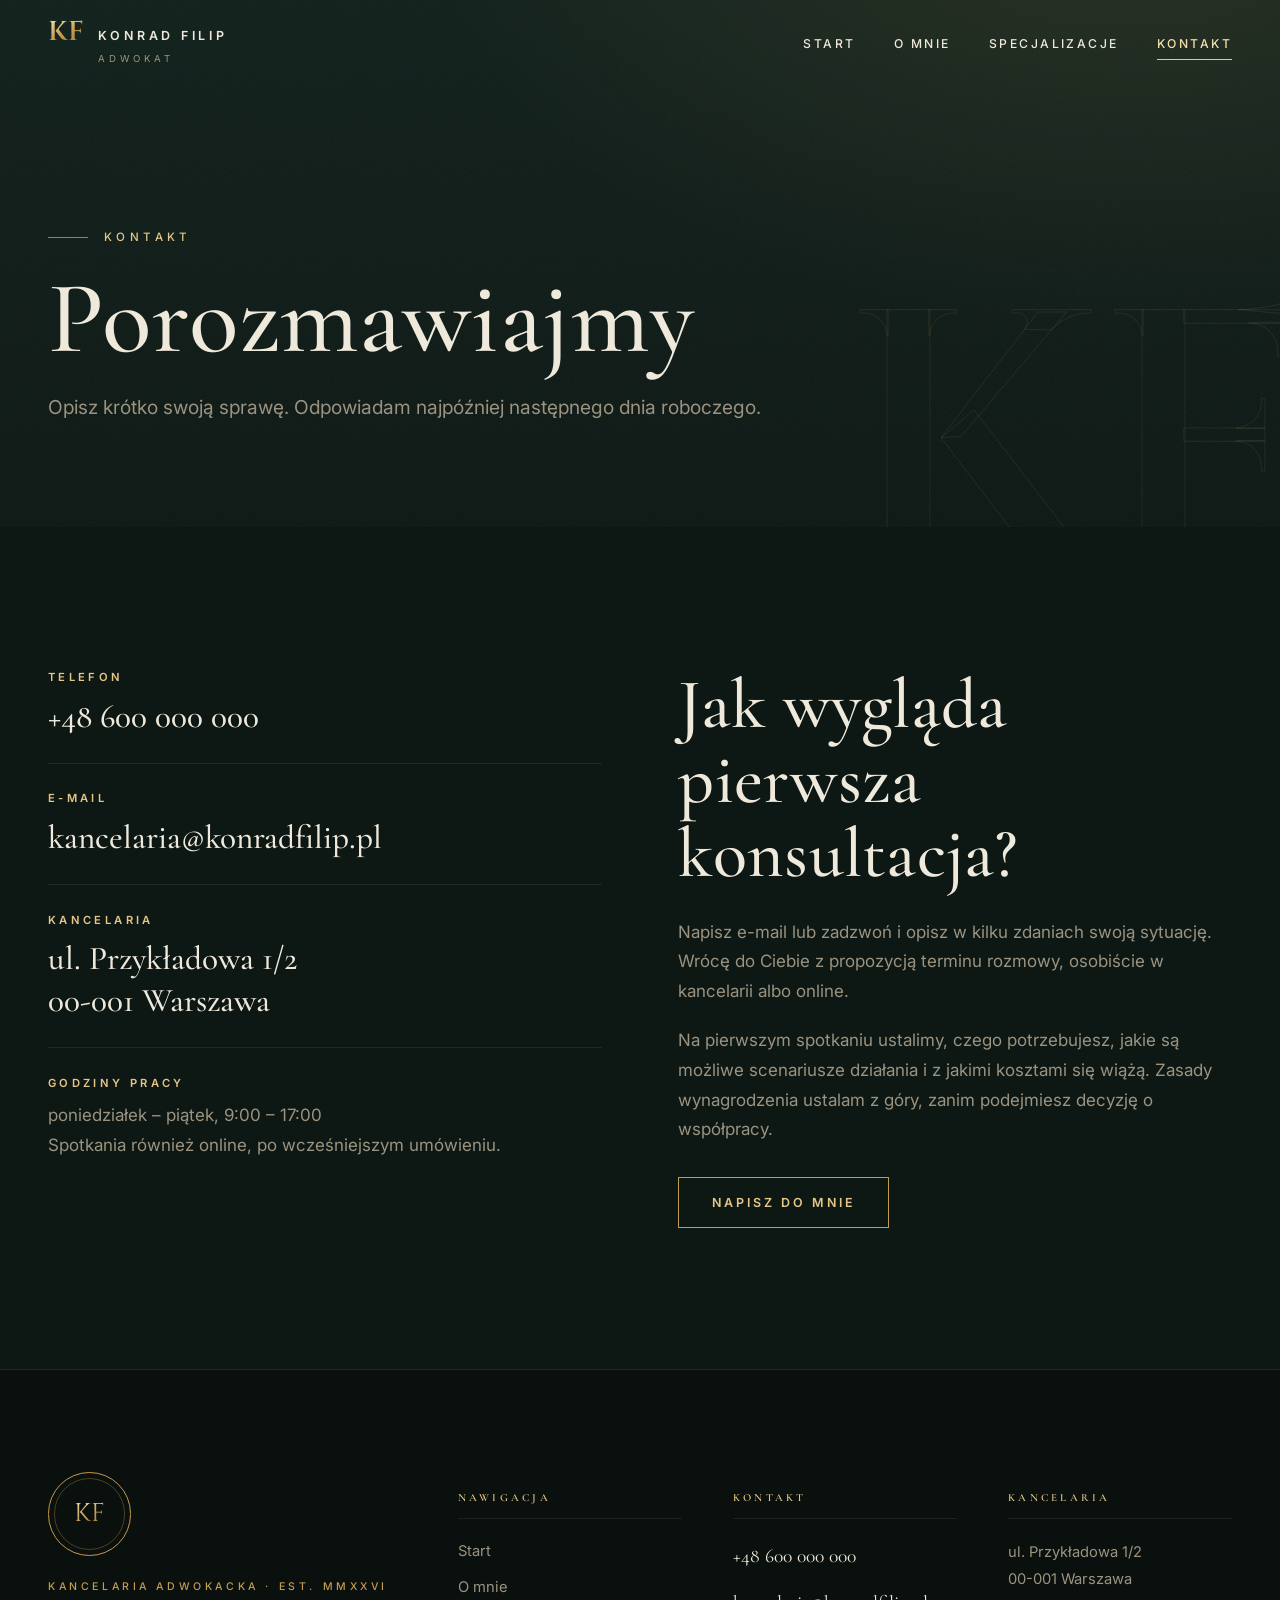
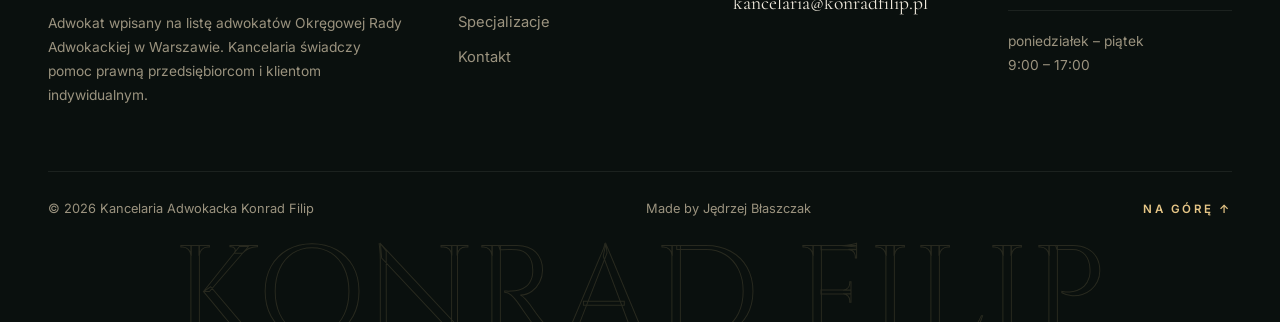
==== commit 199fb1ad: "design: nowa stopka z pieczecia" ====
--- a/kontakt/index.html
+++ b/kontakt/index.html
@@ -20,7 +20,7 @@
   <link rel="preconnect" href="https://fonts.googleapis.com">
   <link rel="preconnect" href="https://fonts.gstatic.com" crossorigin>
   <link href="https://fonts.googleapis.com/css2?family=Cinzel:wght@400;500&family=Cormorant+Garamond:ital,wght@0,500;0,600;1,500&family=Inter:wght@400;500;600&display=swap" rel="stylesheet">
-  <link rel="stylesheet" href="/css/style.css?v=20260821b">
+  <link rel="stylesheet" href="/css/style.css?v=20260821e">
 </head>
 <body>
 
@@ -89,42 +89,45 @@
 
   <footer class="footer">
     <div class="container">
-      <div class="footer__wordmark" aria-hidden="true">Konrad Filip</div>
-      <div class="footer__grid">
-        <div>
-          <a href="/" class="brand" aria-label="Konrad Filip — strona główna">
-            <span class="brand__monogram" aria-hidden="true">KF</span>
-            <span class="brand__name">Konrad Filip<small>Adwokat</small></span>
-          </a>
-          <p class="footer__est">Est. MMXXVI</p>
+      <div class="footer__main">
+        <div class="footer__identity">
+          <a href="/" class="footer__seal" aria-label="Konrad Filip — strona główna"><span aria-hidden="true">KF</span></a>
+          <p class="footer__est">Kancelaria Adwokacka · Est. MMXXVI</p>
           <p class="footer__note">Adwokat wpisany na listę adwokatów Okręgowej Rady Adwokackiej <!-- PLACEHOLDER: izba -->w Warszawie. Kancelaria świadczy pomoc prawną przedsiębiorcom i klientom indywidualnym.</p>
         </div>
-        <div>
+        <div class="footer__col">
           <h2 class="footer__h">Nawigacja</h2>
           <ul>
+            <li><a href="/">Start</a></li>
             <li><a href="/o-mnie">O mnie</a></li>
             <li><a href="/specjalizacje">Specjalizacje</a></li>
             <li><a href="/kontakt">Kontakt</a></li>
           </ul>
         </div>
-        <div>
+        <div class="footer__col">
           <h2 class="footer__h">Kontakt</h2>
-          <ul>
-            <!-- PLACEHOLDER: telefon, e-mail, adres -->
+          <ul class="footer__contact">
+            <!-- PLACEHOLDER: telefon, e-mail -->
             <li><a href="tel:+48600000000">+48 600 000 000</a></li>
             <li><a href="mailto:kancelaria@konradfilip.pl">kancelaria@konradfilip.pl</a></li>
-            <li>ul. Przykładowa 1/2<br>00-001 Warszawa</li>
           </ul>
+        </div>
+        <div class="footer__col">
+          <h2 class="footer__h">Kancelaria</h2>
+          <!-- PLACEHOLDER: adres -->
+          <p>ul. Przykładowa 1/2<br>00-001 Warszawa</p>
+          <p class="footer__hours">poniedziałek – piątek<br>9:00 – 17:00</p>
         </div>
       </div>
       <div class="footer__bottom">
         <span>© 2026 Kancelaria Adwokacka Konrad Filip</span>
         <span class="footer__credit">Made by Jędrzej Błaszczak</span>
-        <span>konradfilip.pl</span>
+        <a class="footer__up" href="#tresc">Na górę <span aria-hidden="true">↑</span></a>
       </div>
     </div>
+    <div class="footer__wordmark" aria-hidden="true">Konrad Filip</div>
   </footer>
 
-  <script src="/js/main.js?v=20260821b" defer></script>
+  <script src="/js/main.js?v=20260821e" defer></script>
 </body>
 </html>
--- a/css/style.css
+++ b/css/style.css
@@ -347,9 +347,23 @@
 .hero__title span { display: block; }
 .hero__title .t-solid { color: var(--cream); }
 .hero__title .t-outline {
-  color: transparent;
-  -webkit-text-stroke: 1.5px rgba(230, 198, 135, 0.85);
-  margin-left: clamp(0rem, 6vw, 7rem);
+  color: var(--gold-bright);
+  margin-left: clamp(0rem, 2.5vw, 3rem);
+}
+/* Gradient nakładamy też na pojedyncze litery — inaczej znika po podziale w JS */
+.hero__title .t-outline,
+.hero__title .t-outline span {
+  background-image: linear-gradient(168deg, #f6e3b4 4%, #d8ae5f 46%, #a8823c 100%);
+  -webkit-background-clip: text;
+  background-clip: text;
+  -webkit-text-fill-color: transparent;
+}
+@supports not ((-webkit-background-clip: text) or (background-clip: text)) {
+  .hero__title .t-outline,
+  .hero__title .t-outline span {
+    -webkit-text-fill-color: var(--gold-bright);
+    color: var(--gold-bright);
+  }
 }
 .hero__meta {
   display: flex;
@@ -731,63 +745,122 @@
 
 /* ---------- Stopka ---------- */
 .footer {
+  position: relative;
   background: var(--bg-3);
   color: var(--muted);
-  padding: clamp(3.5rem, 7vw, 5.5rem) 0 2.2rem;
+  padding: clamp(4rem, 8vw, 6.5rem) 0 0;
   font-size: 0.92rem;
+  border-top: 1px solid var(--line);
+  overflow: hidden;
+}
+.footer__main {
+  display: grid;
+  grid-template-columns: minmax(0, 1.6fr) repeat(3, minmax(0, 1fr));
+  gap: clamp(2rem, 4vw, 3.5rem);
+  padding-bottom: clamp(2.5rem, 5vw, 4rem);
+}
+
+/* Pieczęć kancelarii */
+.footer__seal {
+  display: inline-grid;
+  place-items: center;
+  width: 5.2rem;
+  height: 5.2rem;
+  border: 1px solid var(--gold);
+  border-radius: 50%;
+  position: relative;
+  transition: border-color 0.35s ease, transform 0.35s ease;
+}
+.footer__seal::before {
+  content: "";
+  position: absolute;
+  inset: 5px;
+  border: 1px solid rgba(196, 154, 76, 0.35);
+  border-radius: 50%;
+}
+.footer__seal span {
+  font-family: var(--serif-caps);
+  font-size: 1.6rem;
+  line-height: 1;
+  background: linear-gradient(160deg, #efd9a4 8%, #c49a4c 55%, #9a7838 100%);
+  -webkit-background-clip: text;
+  background-clip: text;
+  -webkit-text-fill-color: transparent;
+}
+.footer__seal:hover, .footer__seal:focus-visible {
+  border-color: var(--gold-bright);
+  transform: rotate(-4deg);
+}
+
+.footer__est {
+  font-size: 0.66rem;
+  font-weight: 500;
+  letter-spacing: 0.34em;
+  text-transform: uppercase;
+  color: var(--gold);
+  margin: 1.4rem 0 0.9rem;
+}
+.footer__note { max-width: 32em; font-size: 0.86rem; line-height: 1.75; }
+
+.footer__h {
+  font-size: 0.68rem;
+  font-weight: 600;
+  letter-spacing: 0.3em;
+  text-transform: uppercase;
+  color: var(--gold-bright);
+  margin-bottom: 1.3rem;
+  padding-bottom: 0.9rem;
+  border-bottom: 1px solid var(--line-soft);
+}
+.footer__col li { margin-bottom: 0.6rem; }
+.footer__col p { line-height: 1.8; }
+.footer a { transition: color 0.25s ease; }
+.footer a:hover { color: var(--gold-hover); text-decoration: underline; text-underline-offset: 0.25em; }
+.footer__contact li { font-family: var(--serif); font-size: 1.22rem; margin-bottom: 0.75rem; }
+.footer__contact a { color: var(--cream); }
+.footer__hours {
+  margin-top: 1.1rem;
+  padding-top: 1.1rem;
   border-top: 1px solid var(--line-soft);
-}
+  font-size: 0.86rem;
+}
+
+.footer__bottom {
+  display: flex;
+  flex-wrap: wrap;
+  align-items: center;
+  justify-content: space-between;
+  gap: 0.8rem 2rem;
+  padding: 1.6rem 0;
+  border-top: 1px solid var(--line-soft);
+  font-size: 0.8rem;
+}
+.footer__credit { color: var(--muted); }
+.footer__up {
+  font-size: 0.72rem;
+  font-weight: 600;
+  letter-spacing: 0.22em;
+  text-transform: uppercase;
+  color: var(--gold-bright);
+}
+.footer__up span { display: inline-block; transition: transform 0.3s ease; }
+.footer__up:hover span { transform: translateY(-0.25em); }
+
+/* Sygnatura przycięta dolną krawędzią strony */
 .footer__wordmark {
   font-family: var(--serif-caps);
   font-weight: 400;
   text-transform: uppercase;
   white-space: nowrap;
   text-align: center;
-  font-size: clamp(2.8rem, 10.5vw, 9.5rem);
-  line-height: 1;
-  letter-spacing: 0.02em;
+  font-size: clamp(2rem, 10.2vw, 10.5rem);
+  line-height: 0.8;
+  letter-spacing: 0.01em;
   color: transparent;
-  -webkit-text-stroke: 1px rgba(230, 198, 135, 0.2);
-  margin-bottom: clamp(2.5rem, 5vw, 4.5rem);
+  -webkit-text-stroke: 1px rgba(230, 198, 135, 0.14);
+  margin-bottom: -0.22em;
   user-select: none;
-}
-.footer__grid {
-  display: grid;
-  gap: 2.5rem;
-  grid-template-columns: 2fr 1fr 1fr;
-  padding-bottom: 3rem;
-  border-bottom: 1px solid var(--line-soft);
-}
-.footer .brand { margin-bottom: 1.1rem; }
-.footer .footer__h {
-  font-size: 0.7rem;
-  font-weight: 600;
-  letter-spacing: 0.3em;
-  text-transform: uppercase;
-  color: var(--gold-bright);
-  margin-bottom: 1.1rem;
-}
-.footer a { transition: color 0.25s ease; }
-.footer a:hover { color: var(--gold-hover); text-decoration: underline; text-underline-offset: 0.25em; }
-.footer li { margin-bottom: 0.5rem; }
-.footer__est {
-  font-size: 0.66rem;
-  font-weight: 500;
-  letter-spacing: 0.4em;
-  text-transform: uppercase;
-  color: var(--gold);
-  margin: 0.9rem 0 0.7rem;
-}
-.footer__note { max-width: 34em; font-size: 0.85rem; line-height: 1.7; }
-.footer__credit { color: var(--muted); }
-.footer__bottom {
-  display: flex;
-  flex-wrap: wrap;
-  justify-content: space-between;
-  gap: 0.8rem;
-  padding-top: 2rem;
-  font-size: 0.8rem;
-  color: var(--muted);
+  pointer-events: none;
 }
 
 /* ---------- Scroll reveal ---------- */
@@ -998,6 +1071,24 @@
   }
 }
 
+/* Reflektor: delikatna złota poświata podążająca za kursorem */
+.spotlight {
+  position: fixed;
+  top: 0;
+  left: 0;
+  width: 42rem;
+  height: 42rem;
+  margin: -21rem 0 0 -21rem;
+  z-index: 0;
+  pointer-events: none;
+  opacity: 0;
+  background: radial-gradient(circle closest-side,
+    rgba(216, 174, 95, 0.11), rgba(216, 174, 95, 0.045) 45%, transparent 72%);
+  transition: opacity 0.6s ease;
+  will-change: transform;
+}
+.spotlight.on { opacity: 1; }
+
 /* Bez tranzycji nav podczas zmiany rozmiaru okna (anty-flicker) */
 html.resizing .nav { transition: none !important; }
 
@@ -1029,7 +1120,8 @@
   .split__media { max-width: 26rem; }
   .spec-block { grid-template-columns: 1fr; gap: 1.2rem; }
   .contact-grid { grid-template-columns: 1fr; }
-  .footer__grid { grid-template-columns: 1fr; gap: 2rem; }
+  .footer__main { grid-template-columns: repeat(2, minmax(0, 1fr)); gap: 2.2rem; }
+  .footer__identity { grid-column: 1 / -1; }
 }
 
 @media (max-width: 48rem) {
@@ -1087,6 +1179,8 @@
   .hero__meta { flex-direction: column; align-items: flex-start; gap: 0.9rem; }
   .hero__text { flex: none; width: 100%; max-width: none; }
 
+  .footer__main { grid-template-columns: 1fr; gap: 2rem; }
+  .footer__bottom { justify-content: flex-start; gap: 0.5rem 1.5rem; }
   .spec-row { grid-template-columns: 1fr; gap: 0.8rem; }
   .spec-row__num { font-size: 2.2rem; }
   .spec-row__arrow { display: none; }
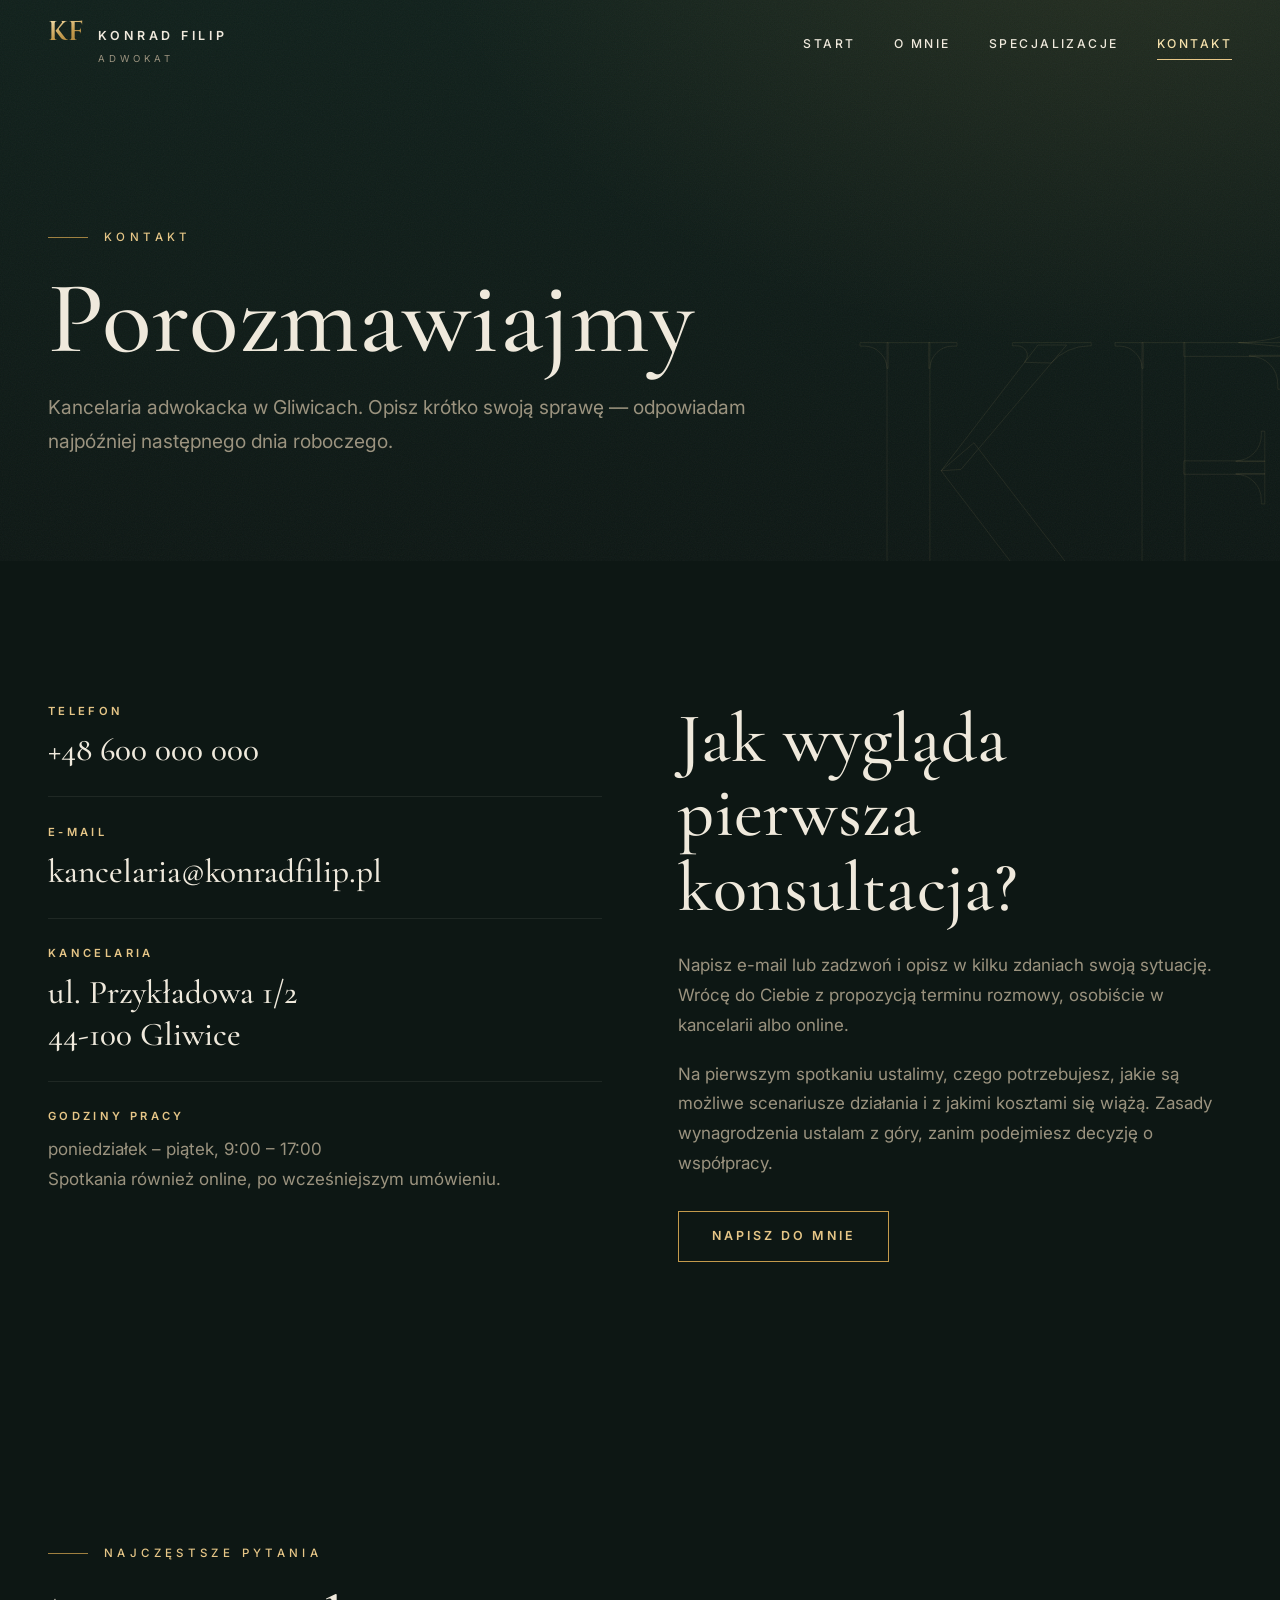
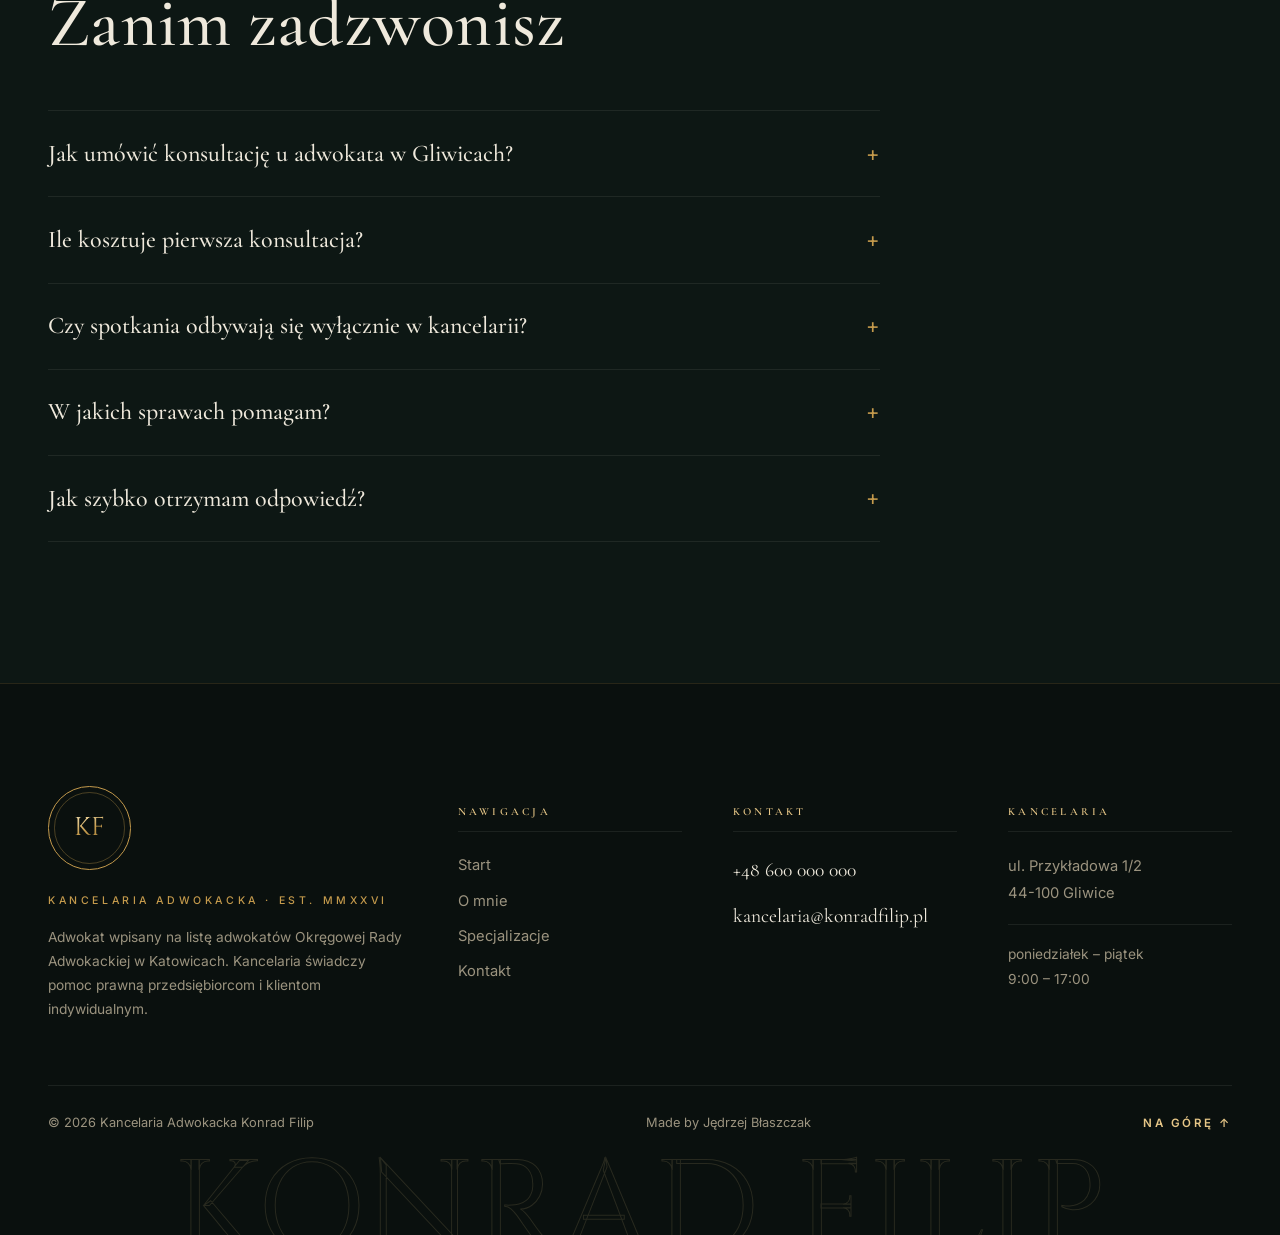
==== commit 4f67d47b: "SEO: optymalizacja pod adwokat Gliwice" ====
--- a/kontakt/index.html
+++ b/kontakt/index.html
@@ -3,24 +3,46 @@
 <head>
   <meta charset="UTF-8">
   <meta name="viewport" content="width=device-width, initial-scale=1.0">
-  <title>Kontakt — adwokat Konrad Filip</title>
-  <meta name="description" content="Skontaktuj się z kancelarią adwokacką Konrada Filipa. Umów konsultację w sprawach gospodarczych i korporacyjnych.">
+  <title>Kontakt — adwokat Gliwice | Kancelaria Konrada Filipa</title>
+  <meta name="description" content="Kancelaria adwokacka Konrada Filipa w Gliwicach. Telefon, e-mail, adres i godziny pracy. Umów konsultację — odpowiadam następnego dnia roboczego.">
   <link rel="canonical" href="https://konradfilip.pl/kontakt">
   <link rel="icon" type="image/svg+xml" href="/assets/favicon.svg">
 
   <meta property="og:type" content="website">
   <meta property="og:locale" content="pl_PL">
-  <meta property="og:title" content="Kontakt — adwokat Konrad Filip">
-  <meta property="og:description" content="Umów konsultację w sprawach gospodarczych i korporacyjnych.">
+  <meta property="og:title" content="Kontakt — adwokat Gliwice | Kancelaria Konrada Filipa">
+  <meta property="og:description" content="Kancelaria adwokacka Konrada Filipa w Gliwicach. Telefon, e-mail, adres i godziny pracy. Umów konsultację — odpowiadam następnego dnia roboczego.">
   <meta property="og:url" content="https://konradfilip.pl/kontakt">
   <meta property="og:image" content="https://konradfilip.pl/assets/og-image.jpg">
+  <meta name="robots" content="index, follow, max-image-preview:large, max-snippet:-1">
+  <meta name="author" content="Konrad Filip">
+  <meta name="geo.region" content="PL-SL">
+  <meta name="geo.placename" content="Gliwice">
+  <meta name="geo.position" content="50.2945;18.6714">
+  <meta name="ICBM" content="50.2945, 18.6714">
+  <meta name="theme-color" content="#0d1714">
+  <meta property="og:site_name" content="Adwokat Konrad Filip">
+  <meta property="og:image:alt" content="Adwokat Konrad Filip — kancelaria w Gliwicach">
   <meta name="twitter:card" content="summary_large_image">
 
   <script>if(location.search.indexOf("shot")>-1)document.documentElement.classList.add("shot");</script>
   <link rel="preconnect" href="https://fonts.googleapis.com">
   <link rel="preconnect" href="https://fonts.gstatic.com" crossorigin>
   <link href="https://fonts.googleapis.com/css2?family=Cinzel:wght@400;500&family=Cormorant+Garamond:ital,wght@0,500;0,600;1,500&family=Inter:wght@400;500;600&display=swap" rel="stylesheet">
-  <link rel="stylesheet" href="/css/style.css?v=20260821e">
+  <link rel="stylesheet" href="/css/style.css?v=20260822b">
+  <script type="application/ld+json">
+  {"@context":"https://schema.org","@type":"BreadcrumbList","itemListElement":[
+    {"@type":"ListItem","position":1,"name":"Start","item":"https://konradfilip.pl/"},
+    {"@type":"ListItem","position":2,"name":"Kontakt","item":"https://konradfilip.pl/kontakt"}]}
+  </script>
+  <script type="application/ld+json">
+  {"@context":"https://schema.org","@type":"FAQPage","mainEntity":[
+    {"@type":"Question","name":"Jak umówić konsultację u adwokata w Gliwicach?","acceptedAnswer":{"@type":"Answer","text":"Wystarczy zadzwonić lub napisać e-mail i opisać w kilku zdaniach swoją sytuację. Wracam z propozycją terminu rozmowy — osobiście w kancelarii w Gliwicach albo online."}},
+    {"@type":"Question","name":"Ile kosztuje pierwsza konsultacja?","acceptedAnswer":{"@type":"Answer","text":"Zasady wynagrodzenia ustalam z góry, zanim podejmiesz decyzję o współpracy. Na pierwszym spotkaniu omawiamy możliwe scenariusze działania i koszty każdego z nich."}},
+    {"@type":"Question","name":"Czy spotkania odbywają się wyłącznie w kancelarii?","acceptedAnswer":{"@type":"Answer","text":"Nie. Spotkania prowadzę w kancelarii w Gliwicach oraz online, po wcześniejszym umówieniu terminu."}},
+    {"@type":"Question","name":"W jakich sprawach pomaga adwokat Konrad Filip?","acceptedAnswer":{"@type":"Answer","text":"Specjalizuję się w prawie gospodarczym: bieżąca obsługa spółek, umowy w obrocie gospodarczym, spory gospodarcze i windykacja należności oraz zakładanie i przekształcenia spółek."}},
+    {"@type":"Question","name":"Jak szybko otrzymam odpowiedź?","acceptedAnswer":{"@type":"Answer","text":"Odpowiadam najpóźniej następnego dnia roboczego."}}]}
+  </script>
 </head>
 <body>
 
@@ -47,7 +69,7 @@
       <div class="container">
         <p class="eyebrow">Kontakt</p>
         <h1>Porozmawiajmy</h1>
-        <p class="lead">Opisz krótko swoją sprawę. Odpowiadam najpóźniej następnego dnia roboczego.</p>
+        <p class="lead">Kancelaria adwokacka w Gliwicach. Opisz krótko swoją sprawę — odpowiadam najpóźniej następnego dnia roboczego.</p>
       </div>
     </section>
 
@@ -67,7 +89,7 @@
           <div class="contact-item">
             <span class="label">Kancelaria</span>
             <!-- PLACEHOLDER: adres -->
-            <p class="big">ul. Przykładowa 1/2<br>00-001 Warszawa</p>
+            <p class="big">ul. Przykładowa 1/2<br>44-100 Gliwice</p>
           </div>
           <div class="contact-item">
             <span class="label">Godziny pracy</span>
@@ -85,6 +107,38 @@
         </div>
       </div>
     </section>
+
+    <!-- FAQ -->
+    <section class="section" id="faq">
+      <div class="container">
+        <div class="sec-head">
+          <p class="eyebrow reveal">Najczęstsze pytania</p>
+          <h2 class="reveal">Zanim zadzwonisz</h2>
+        </div>
+        <div class="faq">
+          <details class="faq__item reveal">
+            <summary>Jak umówić konsultację u adwokata w Gliwicach?</summary>
+            <p>Wystarczy zadzwonić lub napisać e-mail i opisać w kilku zdaniach swoją sytuację. Wracam z propozycją terminu rozmowy — osobiście w kancelarii w Gliwicach albo online.</p>
+          </details>
+          <details class="faq__item reveal">
+            <summary>Ile kosztuje pierwsza konsultacja?</summary>
+            <p>Zasady wynagrodzenia ustalam z góry, zanim podejmiesz decyzję o współpracy. Na pierwszym spotkaniu omawiamy możliwe scenariusze działania i koszty każdego z nich.</p>
+          </details>
+          <details class="faq__item reveal">
+            <summary>Czy spotkania odbywają się wyłącznie w kancelarii?</summary>
+            <p>Nie. Spotkania prowadzę w kancelarii w Gliwicach oraz online, po wcześniejszym umówieniu terminu.</p>
+          </details>
+          <details class="faq__item reveal">
+            <summary>W jakich sprawach pomagam?</summary>
+            <p>Specjalizuję się w prawie gospodarczym: bieżąca obsługa spółek, umowy w obrocie gospodarczym, spory gospodarcze i windykacja należności oraz zakładanie i przekształcenia spółek. Pełny zakres znajdziesz w <a href="/specjalizacje">specjalizacjach</a>.</p>
+          </details>
+          <details class="faq__item reveal">
+            <summary>Jak szybko otrzymam odpowiedź?</summary>
+            <p>Odpowiadam najpóźniej następnego dnia roboczego.</p>
+          </details>
+        </div>
+      </div>
+    </section>
   </main>
 
   <footer class="footer">
@@ -93,7 +147,7 @@
         <div class="footer__identity">
           <a href="/" class="footer__seal" aria-label="Konrad Filip — strona główna"><span aria-hidden="true">KF</span></a>
           <p class="footer__est">Kancelaria Adwokacka · Est. MMXXVI</p>
-          <p class="footer__note">Adwokat wpisany na listę adwokatów Okręgowej Rady Adwokackiej <!-- PLACEHOLDER: izba -->w Warszawie. Kancelaria świadczy pomoc prawną przedsiębiorcom i klientom indywidualnym.</p>
+          <p class="footer__note">Adwokat wpisany na listę adwokatów Okręgowej Rady Adwokackiej <!-- PLACEHOLDER: izba -->w Katowicach. Kancelaria świadczy pomoc prawną przedsiębiorcom i klientom indywidualnym.</p>
         </div>
         <div class="footer__col">
           <h2 class="footer__h">Nawigacja</h2>
@@ -115,7 +169,7 @@
         <div class="footer__col">
           <h2 class="footer__h">Kancelaria</h2>
           <!-- PLACEHOLDER: adres -->
-          <p>ul. Przykładowa 1/2<br>00-001 Warszawa</p>
+          <p>ul. Przykładowa 1/2<br>44-100 Gliwice</p>
           <p class="footer__hours">poniedziałek – piątek<br>9:00 – 17:00</p>
         </div>
       </div>
@@ -128,6 +182,6 @@
     <div class="footer__wordmark" aria-hidden="true">Konrad Filip</div>
   </footer>
 
-  <script src="/js/main.js?v=20260821e" defer></script>
+  <script src="/js/main.js?v=20260822b" defer></script>
 </body>
 </html>
--- a/css/style.css
+++ b/css/style.css
@@ -9,7 +9,7 @@
   --bg: #0d1714;             /* zieleń-czerń, baza całej strony */
   --bg-2: #12201c;           /* podniesione powierzchnie */
   --bg-3: #0a100e;           /* stopka, najgłębsza warstwa */
-  --hero-1: #2d1a0c;         /* brąz z tła portretu */
+  --hero-1: #2a1709;         /* brąz z tła portretu */
   --hero-2: #150903;         /* winieta portretu */
   --cream: #efe9dc;          /* tekst główny */
   --muted: #9b937f;          /* tekst drugorzędny */
@@ -308,19 +308,6 @@
   mask-image:
     linear-gradient(to left, #000 58%, transparent 96%);
 }
-.hero__video {
-  position: absolute;
-  inset: 0;
-  width: 100%;
-  height: 100%;
-  object-fit: cover;
-  object-position: 60% top;
-  -webkit-mask-image: linear-gradient(to left, #000 58%, transparent 96%);
-  mask-image: linear-gradient(to left, #000 58%, transparent 96%);
-  opacity: 0;
-  transition: opacity 0.9s ease;
-}
-.hero__video.playing { opacity: 1; }
 
 .hero__figure::after {
   content: "";
@@ -1185,3 +1172,46 @@
   .spec-row__num { font-size: 2.2rem; }
   .spec-row__arrow { display: none; }
 }
+
+/* ---------- FAQ ---------- */
+.faq { display: flex; flex-direction: column; margin-top: 1.5rem; max-width: 52rem; }
+.faq__item {
+  border-top: 1px solid var(--line-soft);
+  padding: 1.35rem 0;
+}
+.faq__item:last-child { border-bottom: 1px solid var(--line-soft); }
+.faq__item summary {
+  font-family: var(--serif);
+  font-size: clamp(1.2rem, 2vw, 1.5rem);
+  font-weight: 500;
+  color: var(--cream);
+  cursor: pointer;
+  list-style: none;
+  display: flex;
+  align-items: center;
+  justify-content: space-between;
+  gap: 1.5rem;
+  transition: color 0.25s ease;
+}
+.faq__item summary::-webkit-details-marker { display: none; }
+.faq__item summary::after {
+  content: "+";
+  font-family: var(--sans);
+  font-size: 1.3rem;
+  font-weight: 400;
+  color: var(--gold);
+  flex: none;
+  transition: transform 0.3s ease, color 0.25s ease;
+}
+.faq__item[open] summary::after { transform: rotate(45deg); }
+.faq__item summary:hover { color: var(--gold-hover); }
+.faq__item summary:hover::after { color: var(--gold-hover); }
+.faq__item p {
+  color: var(--muted);
+  margin-top: 0.9rem;
+  max-width: 44em;
+  font-size: 0.98rem;
+}
+.faq__item a { color: var(--gold-bright); text-decoration: underline; text-underline-offset: 0.2em; }
+.faq__item a:hover { color: var(--gold-hover); }
+.sec-head { display: flex; flex-direction: column; gap: 0.2rem; margin-bottom: 0.5rem; }
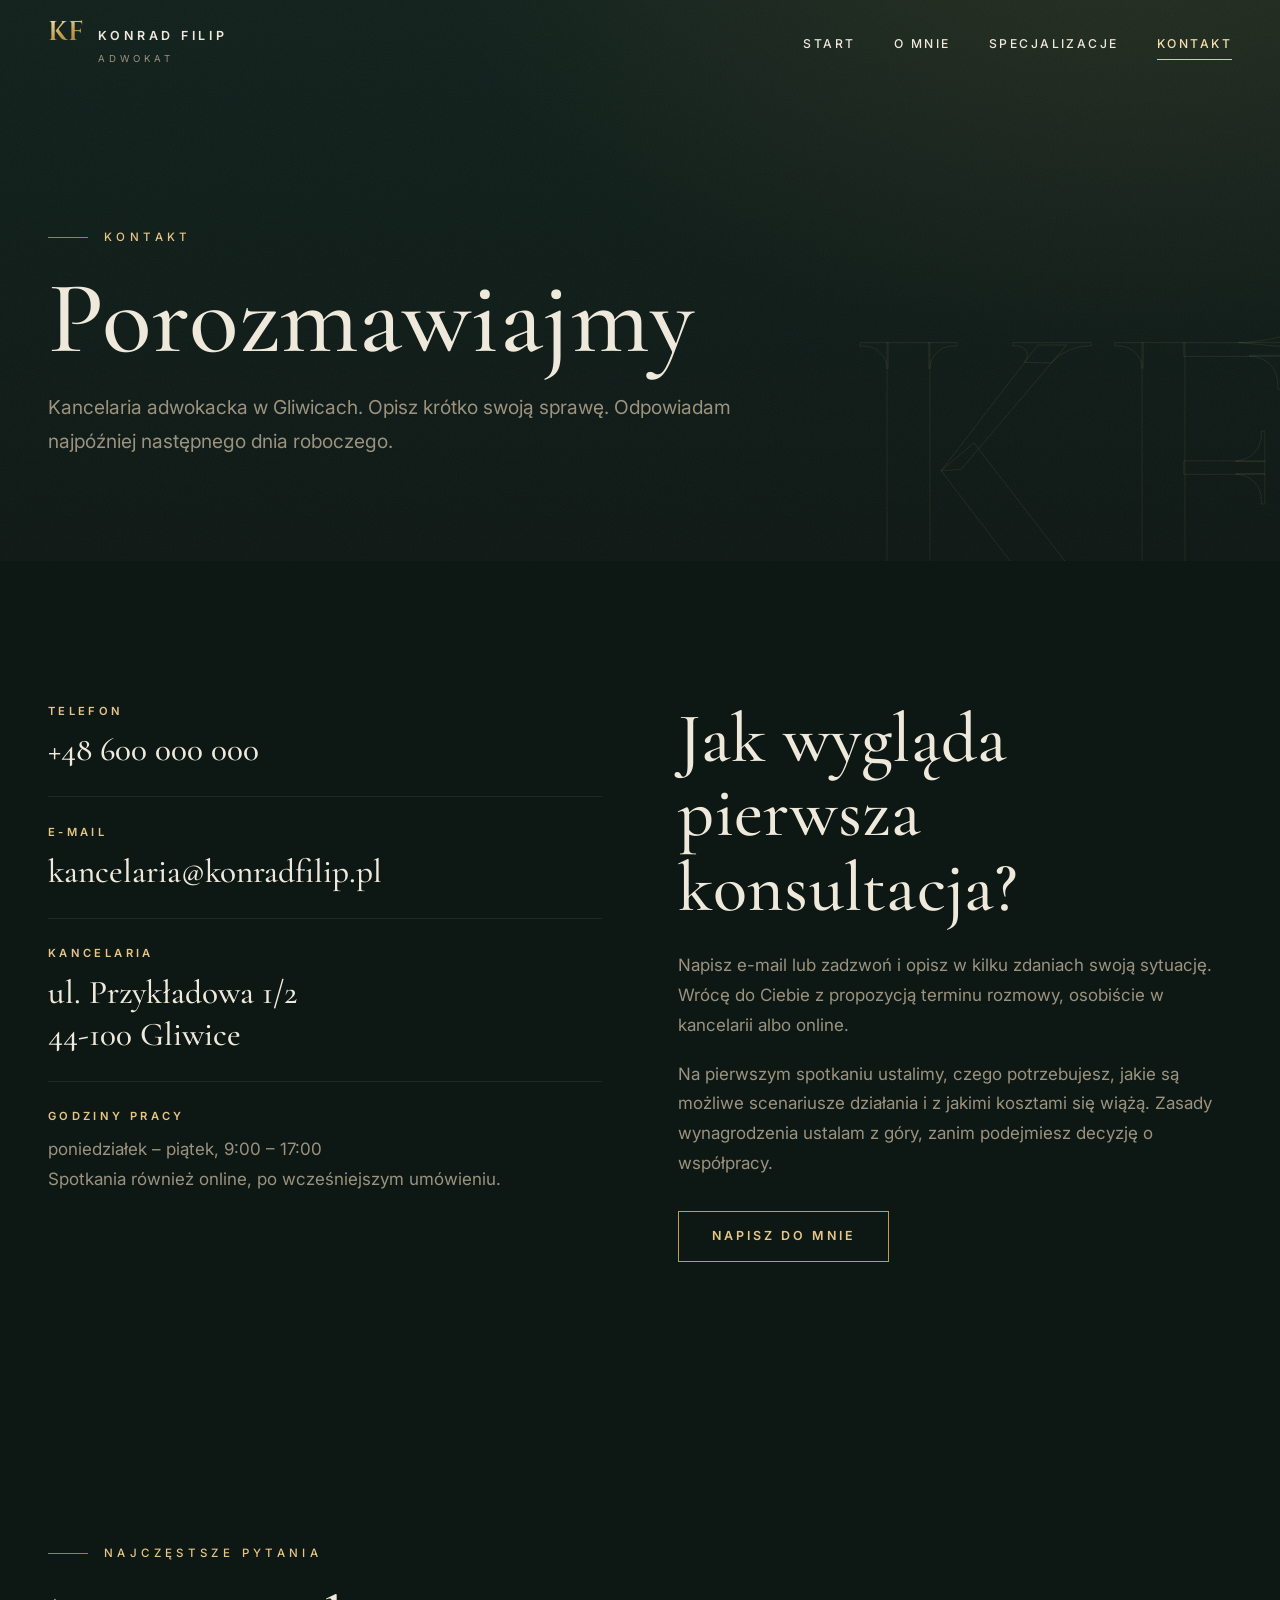
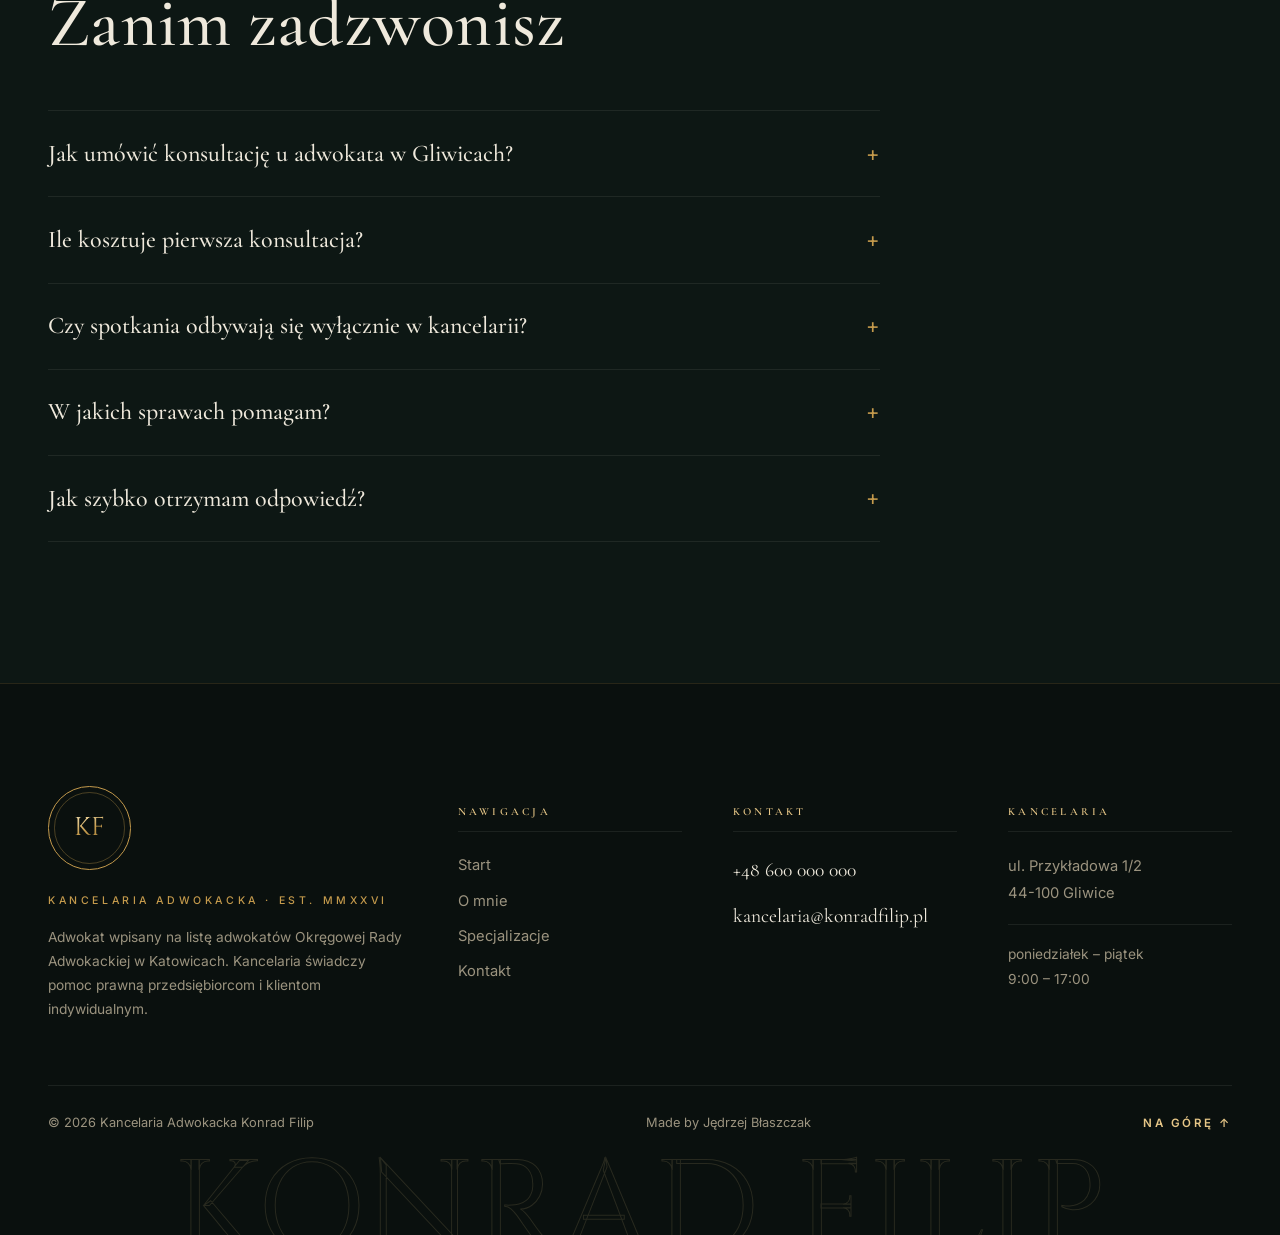
==== commit 33c7053a: "SEO: strony uslugowe, ikony, manifest" ====
--- a/kontakt/index.html
+++ b/kontakt/index.html
@@ -3,15 +3,21 @@
 <head>
   <meta charset="UTF-8">
   <meta name="viewport" content="width=device-width, initial-scale=1.0">
-  <title>Kontakt — adwokat Gliwice | Kancelaria Konrada Filipa</title>
-  <meta name="description" content="Kancelaria adwokacka Konrada Filipa w Gliwicach. Telefon, e-mail, adres i godziny pracy. Umów konsultację — odpowiadam następnego dnia roboczego.">
+  <title>Kontakt | Adwokat Gliwice, kancelaria Konrada Filipa</title>
+  <meta name="description" content="Kancelaria adwokacka Konrada Filipa w Gliwicach. Telefon, e-mail, adres i godziny pracy. Umów konsultację, odpowiadam następnego dnia roboczego.">
   <link rel="canonical" href="https://konradfilip.pl/kontakt">
+  <link rel="icon" href="/favicon.ico" sizes="48x48">
   <link rel="icon" type="image/svg+xml" href="/assets/favicon.svg">
+  <link rel="icon" type="image/png" sizes="32x32" href="/assets/icons/favicon-32.png">
+  <link rel="icon" type="image/png" sizes="16x16" href="/assets/icons/favicon-16.png">
+  <link rel="apple-touch-icon" sizes="180x180" href="/assets/icons/apple-touch-icon.png">
+  <link rel="manifest" href="/site.webmanifest">
+  <meta name="apple-mobile-web-app-title" content="Adwokat K. Filip">
 
   <meta property="og:type" content="website">
   <meta property="og:locale" content="pl_PL">
-  <meta property="og:title" content="Kontakt — adwokat Gliwice | Kancelaria Konrada Filipa">
-  <meta property="og:description" content="Kancelaria adwokacka Konrada Filipa w Gliwicach. Telefon, e-mail, adres i godziny pracy. Umów konsultację — odpowiadam następnego dnia roboczego.">
+  <meta property="og:title" content="Kontakt | Adwokat Gliwice, kancelaria Konrada Filipa">
+  <meta property="og:description" content="Kancelaria adwokacka Konrada Filipa w Gliwicach. Telefon, e-mail, adres i godziny pracy. Umów konsultację, odpowiadam następnego dnia roboczego.">
   <meta property="og:url" content="https://konradfilip.pl/kontakt">
   <meta property="og:image" content="https://konradfilip.pl/assets/og-image.jpg">
   <meta name="robots" content="index, follow, max-image-preview:large, max-snippet:-1">
@@ -22,14 +28,14 @@
   <meta name="ICBM" content="50.2945, 18.6714">
   <meta name="theme-color" content="#0d1714">
   <meta property="og:site_name" content="Adwokat Konrad Filip">
-  <meta property="og:image:alt" content="Adwokat Konrad Filip — kancelaria w Gliwicach">
+  <meta property="og:image:alt" content="Adwokat Konrad Filip, kancelaria w Gliwicach">
   <meta name="twitter:card" content="summary_large_image">
 
   <script>if(location.search.indexOf("shot")>-1)document.documentElement.classList.add("shot");</script>
   <link rel="preconnect" href="https://fonts.googleapis.com">
   <link rel="preconnect" href="https://fonts.gstatic.com" crossorigin>
   <link href="https://fonts.googleapis.com/css2?family=Cinzel:wght@400;500&family=Cormorant+Garamond:ital,wght@0,500;0,600;1,500&family=Inter:wght@400;500;600&display=swap" rel="stylesheet">
-  <link rel="stylesheet" href="/css/style.css?v=20260822b">
+  <link rel="stylesheet" href="/css/style.css?v=20260822c">
   <script type="application/ld+json">
   {"@context":"https://schema.org","@type":"BreadcrumbList","itemListElement":[
     {"@type":"ListItem","position":1,"name":"Start","item":"https://konradfilip.pl/"},
@@ -37,7 +43,7 @@
   </script>
   <script type="application/ld+json">
   {"@context":"https://schema.org","@type":"FAQPage","mainEntity":[
-    {"@type":"Question","name":"Jak umówić konsultację u adwokata w Gliwicach?","acceptedAnswer":{"@type":"Answer","text":"Wystarczy zadzwonić lub napisać e-mail i opisać w kilku zdaniach swoją sytuację. Wracam z propozycją terminu rozmowy — osobiście w kancelarii w Gliwicach albo online."}},
+    {"@type":"Question","name":"Jak umówić konsultację u adwokata w Gliwicach?","acceptedAnswer":{"@type":"Answer","text":"Wystarczy zadzwonić lub napisać e-mail i opisać w kilku zdaniach swoją sytuację. Wracam z propozycją terminu rozmowy, osobiście w kancelarii w Gliwicach albo online."}},
     {"@type":"Question","name":"Ile kosztuje pierwsza konsultacja?","acceptedAnswer":{"@type":"Answer","text":"Zasady wynagrodzenia ustalam z góry, zanim podejmiesz decyzję o współpracy. Na pierwszym spotkaniu omawiamy możliwe scenariusze działania i koszty każdego z nich."}},
     {"@type":"Question","name":"Czy spotkania odbywają się wyłącznie w kancelarii?","acceptedAnswer":{"@type":"Answer","text":"Nie. Spotkania prowadzę w kancelarii w Gliwicach oraz online, po wcześniejszym umówieniu terminu."}},
     {"@type":"Question","name":"W jakich sprawach pomaga adwokat Konrad Filip?","acceptedAnswer":{"@type":"Answer","text":"Specjalizuję się w prawie gospodarczym: bieżąca obsługa spółek, umowy w obrocie gospodarczym, spory gospodarcze i windykacja należności oraz zakładanie i przekształcenia spółek."}},
@@ -50,7 +56,7 @@
 
   <header class="header" id="header">
     <div class="container header__inner">
-      <a href="/" class="brand" aria-label="Konrad Filip — strona główna">
+      <a href="/" class="brand" aria-label="Konrad Filip, strona główna">
         <span class="brand__monogram" aria-hidden="true">KF</span>
         <span class="brand__name">Konrad Filip<small>Adwokat</small></span>
       </a>
@@ -69,7 +75,7 @@
       <div class="container">
         <p class="eyebrow">Kontakt</p>
         <h1>Porozmawiajmy</h1>
-        <p class="lead">Kancelaria adwokacka w Gliwicach. Opisz krótko swoją sprawę — odpowiadam najpóźniej następnego dnia roboczego.</p>
+        <p class="lead">Kancelaria adwokacka w Gliwicach. Opisz krótko swoją sprawę. Odpowiadam najpóźniej następnego dnia roboczego.</p>
       </div>
     </section>
 
@@ -118,7 +124,7 @@
         <div class="faq">
           <details class="faq__item reveal">
             <summary>Jak umówić konsultację u adwokata w Gliwicach?</summary>
-            <p>Wystarczy zadzwonić lub napisać e-mail i opisać w kilku zdaniach swoją sytuację. Wracam z propozycją terminu rozmowy — osobiście w kancelarii w Gliwicach albo online.</p>
+            <p>Wystarczy zadzwonić lub napisać e-mail i opisać w kilku zdaniach swoją sytuację. Wracam z propozycją terminu rozmowy, osobiście w kancelarii w Gliwicach albo online.</p>
           </details>
           <details class="faq__item reveal">
             <summary>Ile kosztuje pierwsza konsultacja?</summary>
@@ -145,7 +151,7 @@
     <div class="container">
       <div class="footer__main">
         <div class="footer__identity">
-          <a href="/" class="footer__seal" aria-label="Konrad Filip — strona główna"><span aria-hidden="true">KF</span></a>
+          <a href="/" class="footer__seal" aria-label="Konrad Filip, strona główna"><span aria-hidden="true">KF</span></a>
           <p class="footer__est">Kancelaria Adwokacka · Est. MMXXVI</p>
           <p class="footer__note">Adwokat wpisany na listę adwokatów Okręgowej Rady Adwokackiej <!-- PLACEHOLDER: izba -->w Katowicach. Kancelaria świadczy pomoc prawną przedsiębiorcom i klientom indywidualnym.</p>
         </div>
@@ -182,6 +188,6 @@
     <div class="footer__wordmark" aria-hidden="true">Konrad Filip</div>
   </footer>
 
-  <script src="/js/main.js?v=20260822b" defer></script>
+  <script src="/js/main.js?v=20260822c" defer></script>
 </body>
 </html>
--- a/css/style.css
+++ b/css/style.css
@@ -1215,3 +1215,90 @@
 .faq__item a { color: var(--gold-bright); text-decoration: underline; text-underline-offset: 0.2em; }
 .faq__item a:hover { color: var(--gold-hover); }
 .sec-head { display: flex; flex-direction: column; gap: 0.2rem; margin-bottom: 0.5rem; }
+
+/* ---------- Strony usługowe ---------- */
+.crumbs {
+  font-size: 0.76rem;
+  letter-spacing: 0.06em;
+  color: var(--muted);
+  margin-bottom: 1.6rem;
+  display: flex;
+  flex-wrap: wrap;
+  gap: 0.5rem;
+  align-items: center;
+}
+.crumbs a { color: var(--gold-bright); }
+.crumbs a:hover { color: var(--gold-hover); text-decoration: underline; text-underline-offset: 0.25em; }
+.crumbs span[aria-hidden] { color: var(--faint, rgba(155,147,127,0.5)); }
+
+.prose-wide { max-width: 46rem; }
+.prose-wide h2 {
+  font-size: clamp(1.7rem, 3.2vw, 2.5rem);
+  margin: 3rem 0 1.1rem;
+}
+.prose-wide h2:first-child { margin-top: 0; }
+.prose-wide p { color: var(--muted); margin-bottom: 1.05rem; }
+.prose-wide p:last-child { margin-bottom: 0; }
+
+.zakres {
+  display: grid;
+  grid-template-columns: repeat(auto-fit, minmax(19rem, 1fr));
+  gap: 0.1rem 2.5rem;
+  margin-top: 2rem;
+  max-width: 62rem;
+}
+.zakres li {
+  position: relative;
+  padding: 0.85rem 0 0.85rem 1.9rem;
+  border-top: 1px solid var(--line-soft);
+  color: var(--muted);
+  font-size: 0.97rem;
+}
+.zakres li::before {
+  content: "";
+  position: absolute;
+  left: 0;
+  top: 1.55rem;
+  width: 0.9rem;
+  height: 1px;
+  background: var(--gold);
+}
+
+.linki {
+  display: grid;
+  grid-template-columns: repeat(auto-fit, minmax(15rem, 1fr));
+  gap: 1rem;
+  margin-top: 2rem;
+}
+.link-card {
+  display: flex;
+  flex-direction: column;
+  gap: 0.45rem;
+  padding: 1.5rem 1.6rem;
+  border: 1px solid var(--line-soft);
+  transition: border-color 0.3s ease, background 0.3s ease, transform 0.3s ease;
+}
+.link-card strong {
+  font-family: var(--serif);
+  font-size: 1.28rem;
+  font-weight: 500;
+  color: var(--cream);
+  transition: color 0.25s ease;
+}
+.link-card span { font-size: 0.9rem; color: var(--muted); }
+.link-card:hover, .link-card:focus-visible {
+  border-color: var(--gold);
+  background: rgba(196, 154, 76, 0.05);
+  transform: translateY(-3px);
+}
+.link-card:hover strong { color: var(--gold-hover); }
+.wiecej {
+  font-size: 0.76rem;
+  font-weight: 600;
+  letter-spacing: 0.2em;
+  text-transform: uppercase;
+  color: var(--gold-bright);
+}
+.wiecej:hover { color: var(--gold-hover); }
+.wiecej span { display: inline-block; transition: transform 0.3s ease; }
+.wiecej:hover span { transform: translateX(0.4rem); }
